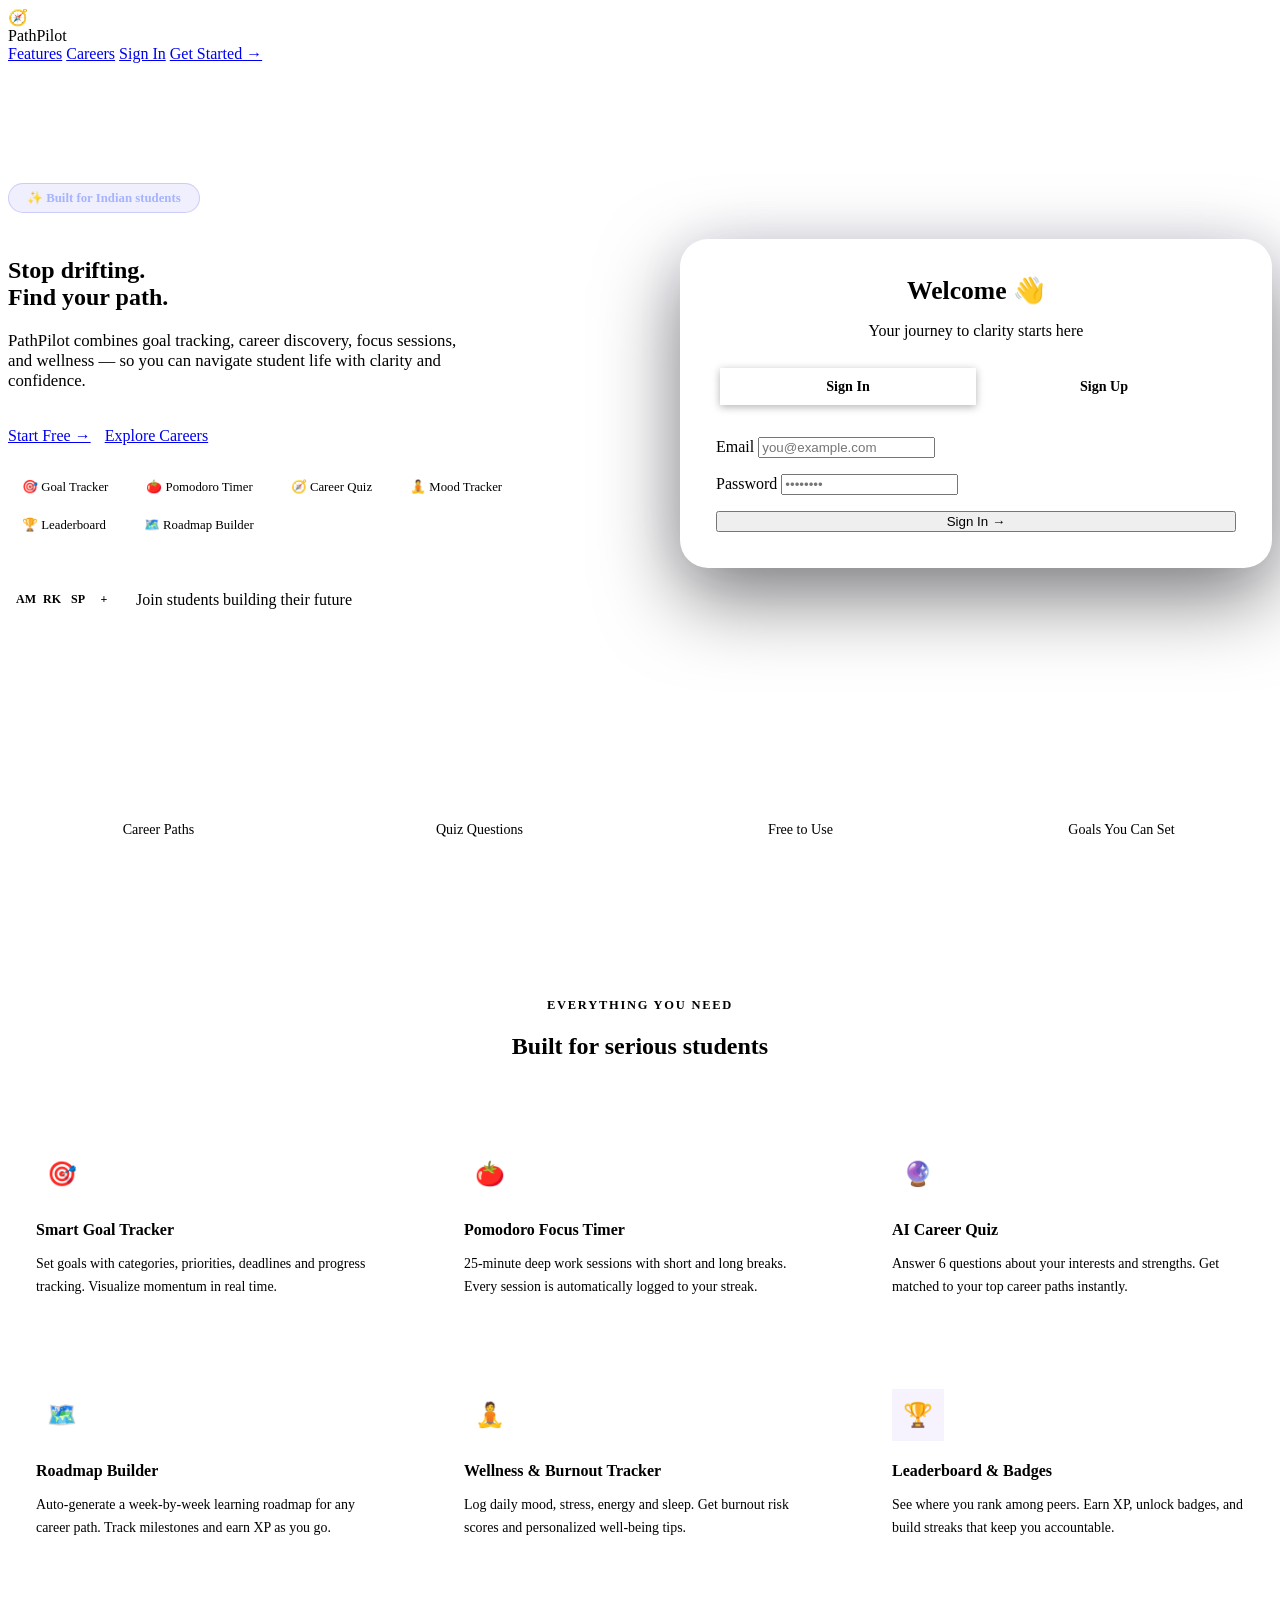
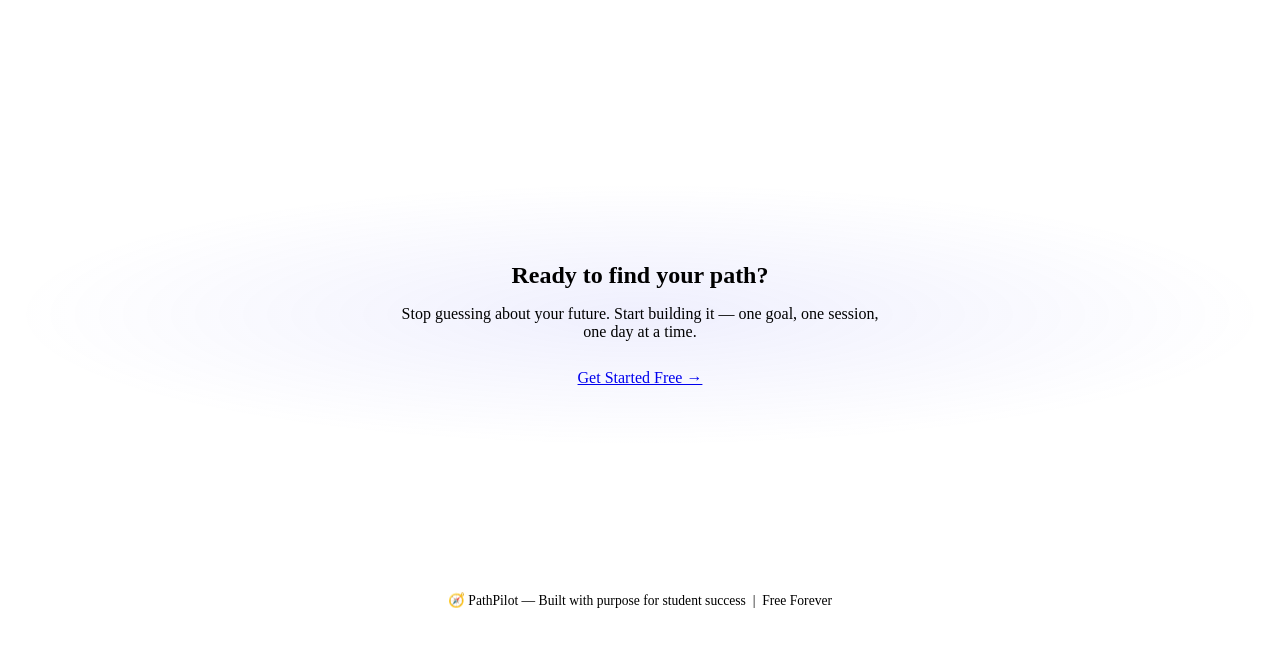
==== frontend/index.html @ 49f5a48c "feat: complete frontend and backend implementation" ====
<!DOCTYPE html>
<html lang="en">
<head>
  <meta charset="UTF-8" />
  <meta name="viewport" content="width=device-width, initial-scale=1.0"/>
  <title>PathPilot — Your Smart Companion for Student Life & Career Clarity</title>
  <link rel="stylesheet" href="css/main.css"/>
  <style>
    .landing-bg {
      position: fixed; inset: 0; z-index: 0; pointer-events: none;
      background: var(--bg); overflow: hidden;
    }
    .bg-orb {
      position: absolute; border-radius: 50%;
      filter: blur(100px); opacity: 0.12;
    }
    .orb-1 { width: 600px; height: 600px; background: var(--indigo); top: -200px; left: -100px; animation: orbFloat 12s ease-in-out infinite; }
    .orb-2 { width: 400px; height: 400px; background: var(--cyan); bottom: -100px; right: -50px; animation: orbFloat 15s ease-in-out infinite reverse; }
    .orb-3 { width: 300px; height: 300px; background: var(--emerald); top: 40%; left: 50%; transform: translate(-50%,-50%); animation: orbFloat 10s ease-in-out infinite 3s; }
    @keyframes orbFloat { 0%,100%{transform:translate(0,0)} 50%{transform:translate(30px,-30px)} }

    .landing-wrapper { position: relative; z-index: 1; min-height: 100vh; }

    .hero-section {
      padding: 120px 0 80px;
      display: grid;
      grid-template-columns: 1fr 1fr;
      gap: 80px;
      align-items: center;
    }
    .hero-eyebrow {
      display: inline-flex; align-items: center; gap: 8px;
      background: rgba(99,102,241,0.1); border: 1px solid rgba(99,102,241,0.25);
      border-radius: 999px; padding: 6px 18px;
      font-size: 0.8rem; font-weight: 600; color: #a5b4fc;
      margin-bottom: 24px;
      animation: fadeUp 0.6s var(--ease-out) both;
    }
    .hero-title { margin-bottom: 20px; animation: fadeUp 0.6s var(--ease-out) 0.1s both; }
    .hero-subtitle { font-size: 1.05rem; max-width: 460px; margin-bottom: 36px; animation: fadeUp 0.6s var(--ease-out) 0.2s both; }
    .hero-cta { display: flex; gap: 14px; flex-wrap: wrap; animation: fadeUp 0.6s var(--ease-out) 0.3s both; }
    .feature-pills { display: flex; gap: 10px; flex-wrap: wrap; margin-top: 28px; animation: fadeUp 0.6s var(--ease-out) 0.35s both; }
    .feature-pill {
      display: flex; align-items: center; gap: 6px;
      background: var(--surface); border: 1px solid var(--border);
      border-radius: 999px; padding: 6px 14px;
      font-size: 0.8rem; font-weight: 500; color: var(--text-2);
    }
    .hero-social-proof { margin-top: 36px; display: flex; align-items: center; gap: 14px; animation: fadeUp 0.6s var(--ease-out) 0.4s both; }
    .avatars { display: flex; }
    .avatar-ring {
      width: 36px; height: 36px; border-radius: 50%;
      background: var(--grad-primary); border: 2px solid var(--bg);
      display: flex; align-items: center; justify-content: center;
      font-size: 0.75rem; font-weight: 700; margin-left: -10px;
    }
    .avatar-ring:first-child { margin-left: 0; }

    @keyframes fadeUp {
      from { opacity: 0; transform: translateY(20px); }
      to   { opacity: 1; transform: translateY(0); }
    }

    .auth-card {
      background: var(--surface);
      border: 1px solid var(--border-2);
      border-radius: 28px; padding: 36px;
      box-shadow: 0 30px 80px rgba(0,0,0,0.5), 0 0 60px rgba(99,102,241,0.08);
      animation: fadeUp 0.8s var(--ease-out) 0.2s both;
      position: relative; overflow: hidden;
    }
    .auth-card::before {
      content: ''; position: absolute; top: -1px; left: 20px; right: 20px; height: 1px;
      background: linear-gradient(90deg, transparent, rgba(99,102,241,0.5), transparent);
    }
    .auth-tabs {
      display: flex; background: var(--surface-2);
      border-radius: var(--r-md); padding: 4px; margin-bottom: 28px;
    }
    .tab-btn {
      flex: 1; padding: 10px; border: none; border-radius: var(--r-sm);
      background: transparent; color: var(--text-2);
      font-family: var(--font-display); font-size: 0.88rem; font-weight: 600;
      cursor: pointer; transition: all 0.2s;
    }
    .tab-btn.active { background: var(--surface-3); color: var(--text); box-shadow: 0 2px 8px rgba(0,0,0,0.3); }
    .auth-form { display: flex; flex-direction: column; gap: 16px; }

    .features-section { padding: 100px 0; }
    .features-label {
      text-align: center; font-size: 0.78rem; font-weight: 700;
      letter-spacing: 0.14em; text-transform: uppercase;
      color: var(--text-3); margin-bottom: 16px;
    }
    .features-heading { text-align: center; margin-bottom: 60px; }
    .features-grid { display: grid; grid-template-columns: repeat(3, 1fr); gap: 20px; }
    .feature-card {
      background: var(--surface); border: 1px solid var(--border);
      border-radius: var(--r-xl); padding: 28px;
      transition: all 0.3s var(--ease-out); position: relative; overflow: hidden;
    }
    .feature-card:hover { border-color: rgba(99,102,241,0.3); transform: translateY(-5px); box-shadow: 0 20px 50px rgba(0,0,0,0.4); }
    .feature-card::before { content: ''; position: absolute; top: 0; left: 0; right: 0; height: 3px; opacity: 0; transition: opacity 0.3s; }
    .feature-card:hover::before { opacity: 1; }
    .fc-1::before { background: var(--grad-primary); }
    .fc-2::before { background: var(--grad-emerald); }
    .fc-3::before { background: var(--grad-warm); }
    .fc-4::before { background: linear-gradient(135deg,#22d3ee,#6366f1); }
    .fc-5::before { background: linear-gradient(135deg,#f43f5e,#f59e0b); }
    .fc-6::before { background: linear-gradient(135deg,#10b981,#22d3ee); }
    .feature-icon { width: 52px; height: 52px; border-radius: var(--r-md); display: flex; align-items: center; justify-content: center; font-size: 1.5rem; margin-bottom: 16px; }
    .fi-1 { background: var(--indigo-soft); }
    .fi-2 { background: var(--emerald-soft); }
    .fi-3 { background: var(--amber-soft); }
    .fi-4 { background: var(--cyan-soft); }
    .fi-5 { background: var(--rose-soft); }
    .fi-6 { background: rgba(167,139,250,0.1); }
    .feature-card h4 { margin-bottom: 8px; }
    .feature-card p  { font-size: 0.87rem; line-height: 1.65; }

    .stats-strip { padding: 60px 0; border-top: 1px solid var(--border); border-bottom: 1px solid var(--border); }
    .stats-strip-grid { display: grid; grid-template-columns: repeat(4, 1fr); text-align: center; gap: 20px; }
    .strip-stat-num { font-family: var(--font-display); font-size: 2.8rem; font-weight: 700; background: var(--grad-primary); -webkit-background-clip: text; -webkit-text-fill-color: transparent; background-clip: text; }
    .strip-stat-label { font-size: 0.88rem; color: var(--text-2); margin-top: 4px; }

    .cta-banner {
      margin: 100px 0; background: var(--surface); border: 1px solid var(--border);
      border-radius: var(--r-xl); padding: 60px; text-align: center;
      position: relative; overflow: hidden;
    }
    .cta-banner::before { content: ''; position: absolute; inset: 0; background: radial-gradient(ellipse at center, rgba(99,102,241,0.1) 0%, transparent 70%); }
    .cta-banner > * { position: relative; }
    .cta-banner h2 { margin-bottom: 14px; }
    .cta-banner p  { margin-bottom: 28px; max-width: 500px; margin-left: auto; margin-right: auto; }

    .footer { border-top: 1px solid var(--border); padding: 32px 0; text-align: center; }
    .footer p { font-size: 0.85rem; color: var(--text-3); }

    @media (max-width: 960px) {
      .hero-section { grid-template-columns: 1fr; padding: 100px 0 60px; gap: 40px; }
      .features-grid { grid-template-columns: 1fr; }
      .stats-strip-grid { grid-template-columns: repeat(2,1fr); }
    }
  </style>
</head>
<body>
  <div class="landing-bg">
    <div class="bg-orb orb-1"></div>
    <div class="bg-orb orb-2"></div>
    <div class="bg-orb orb-3"></div>
  </div>

  <div class="landing-wrapper">
    <nav class="navbar">
      <div class="nav-brand">
        <div class="nav-brand-icon">🧭</div>
        PathPilot
      </div>
      <div class="nav-links">
        <a href="#features" class="nav-link hide-mobile">Features</a>
        <a href="career.html" class="nav-link hide-mobile">Careers</a>
        <a href="#auth" class="btn btn-ghost btn-sm">Sign In</a>
        <a href="#auth" class="btn btn-primary btn-sm">Get Started →</a>
      </div>
    </nav>

    <div class="container">
      <section class="hero-section">
        <div>
          <div class="hero-eyebrow">✨ Built for Indian students</div>
          <h1 class="hero-title">
            Stop drifting.<br/>
            <span class="grad-text">Find your path.</span>
          </h1>
          <p class="hero-subtitle">
            PathPilot combines goal tracking, career discovery, focus sessions,
            and wellness — so you can navigate student life with clarity and confidence.
          </p>
          <div class="hero-cta">
            <a href="#auth" class="btn btn-primary btn-xl">Start Free →</a>
            <a href="career.html" class="btn btn-ghost btn-lg">Explore Careers</a>
          </div>
          <div class="feature-pills">
            <div class="feature-pill">🎯 Goal Tracker</div>
            <div class="feature-pill">🍅 Pomodoro Timer</div>
            <div class="feature-pill">🧭 Career Quiz</div>
            <div class="feature-pill">🧘 Mood Tracker</div>
            <div class="feature-pill">🏆 Leaderboard</div>
            <div class="feature-pill">🗺️ Roadmap Builder</div>
          </div>
          <div class="hero-social-proof">
            <div class="avatars">
              <div class="avatar-ring">AM</div>
              <div class="avatar-ring">RK</div>
              <div class="avatar-ring">SP</div>
              <div class="avatar-ring">+</div>
            </div>
            <p class="text-small" style="color:var(--text-2)">Join students building their future</p>
          </div>
        </div>

        <div id="auth">
          <div class="auth-card">
            <div style="text-align:center;margin-bottom:24px">
              <div style="font-family:var(--font-display);font-size:1.6rem;font-weight:700;margin-bottom:4px">Welcome 👋</div>
              <p class="text-small text-muted">Your journey to clarity starts here</p>
            </div>
            <div class="auth-tabs">
              <button class="tab-btn active" data-tab="login">Sign In</button>
              <button class="tab-btn" data-tab="register">Sign Up</button>
            </div>
            <form id="login-form" class="auth-form">
              <div class="form-group">
                <label class="form-label">Email</label>
                <input id="l-email" type="email" class="form-input" placeholder="you@example.com" required/>
              </div>
              <div class="form-group">
                <label class="form-label">Password</label>
                <input id="l-pw" type="password" class="form-input" placeholder="••••••••" required/>
              </div>
              <button type="submit" class="btn btn-primary btn-lg w-full">Sign In →</button>
            </form>
            <form id="register-form" class="auth-form" style="display:none">
              <div class="form-group">
                <label class="form-label">Full Name</label>
                <input id="r-name" type="text" class="form-input" placeholder="Your full name" required/>
              </div>
              <div class="form-group">
                <label class="form-label">Email</label>
                <input id="r-email" type="email" class="form-input" placeholder="you@example.com" required/>
              </div>
              <div class="form-group">
                <label class="form-label">Password</label>
                <input id="r-pw" type="password" class="form-input" placeholder="At least 6 characters" required/>
              </div>
              <button type="submit" class="btn btn-primary btn-lg w-full">Create Account 🚀</button>
              <p class="text-small text-muted text-center" style="margin-top:4px">Free forever. No credit card needed.</p>
            </form>
          </div>
        </div>
      </section>

      <div class="stats-strip">
        <div class="stats-strip-grid">
          <div><div class="strip-stat-num">10+</div><div class="strip-stat-label">Career Paths</div></div>
          <div><div class="strip-stat-num">6</div><div class="strip-stat-label">Quiz Questions</div></div>
          <div><div class="strip-stat-num">100%</div><div class="strip-stat-label">Free to Use</div></div>
          <div><div class="strip-stat-num">∞</div><div class="strip-stat-label">Goals You Can Set</div></div>
        </div>
      </div>

      <section class="features-section" id="features">
        <div class="features-label">Everything You Need</div>
        <h2 class="features-heading">Built for serious students</h2>
        <div class="features-grid">
          <div class="feature-card fc-1">
            <div class="feature-icon fi-1">🎯</div>
            <h4>Smart Goal Tracker</h4>
            <p>Set goals with categories, priorities, deadlines and progress tracking. Visualize momentum in real time.</p>
          </div>
          <div class="feature-card fc-2">
            <div class="feature-icon fi-2">🍅</div>
            <h4>Pomodoro Focus Timer</h4>
            <p>25-minute deep work sessions with short and long breaks. Every session is automatically logged to your streak.</p>
          </div>
          <div class="feature-card fc-3">
            <div class="feature-icon fi-3">🔮</div>
            <h4>AI Career Quiz</h4>
            <p>Answer 6 questions about your interests and strengths. Get matched to your top career paths instantly.</p>
          </div>
          <div class="feature-card fc-4">
            <div class="feature-icon fi-4">🗺️</div>
            <h4>Roadmap Builder</h4>
            <p>Auto-generate a week-by-week learning roadmap for any career path. Track milestones and earn XP as you go.</p>
          </div>
          <div class="feature-card fc-5">
            <div class="feature-icon fi-5">🧘</div>
            <h4>Wellness & Burnout Tracker</h4>
            <p>Log daily mood, stress, energy and sleep. Get burnout risk scores and personalized well-being tips.</p>
          </div>
          <div class="feature-card fc-6">
            <div class="feature-icon fi-6">🏆</div>
            <h4>Leaderboard & Badges</h4>
            <p>See where you rank among peers. Earn XP, unlock badges, and build streaks that keep you accountable.</p>
          </div>
        </div>
      </section>

      <div class="cta-banner">
        <h2>Ready to find your path?</h2>
        <p>Stop guessing about your future. Start building it — one goal, one session, one day at a time.</p>
        <a href="#auth" class="btn btn-primary btn-xl">Get Started Free →</a>
      </div>
    </div>

    <footer class="footer">
      <p>🧭 PathPilot — Built with purpose for student success &nbsp;|&nbsp; Free Forever</p>
    </footer>
  </div>

  <div class="toast-container"></div>
  <script src="js/api.js"></script>
  <script src="js/utils.js"></script>
  <script src="js/auth.js"></script>
</body>
</html>
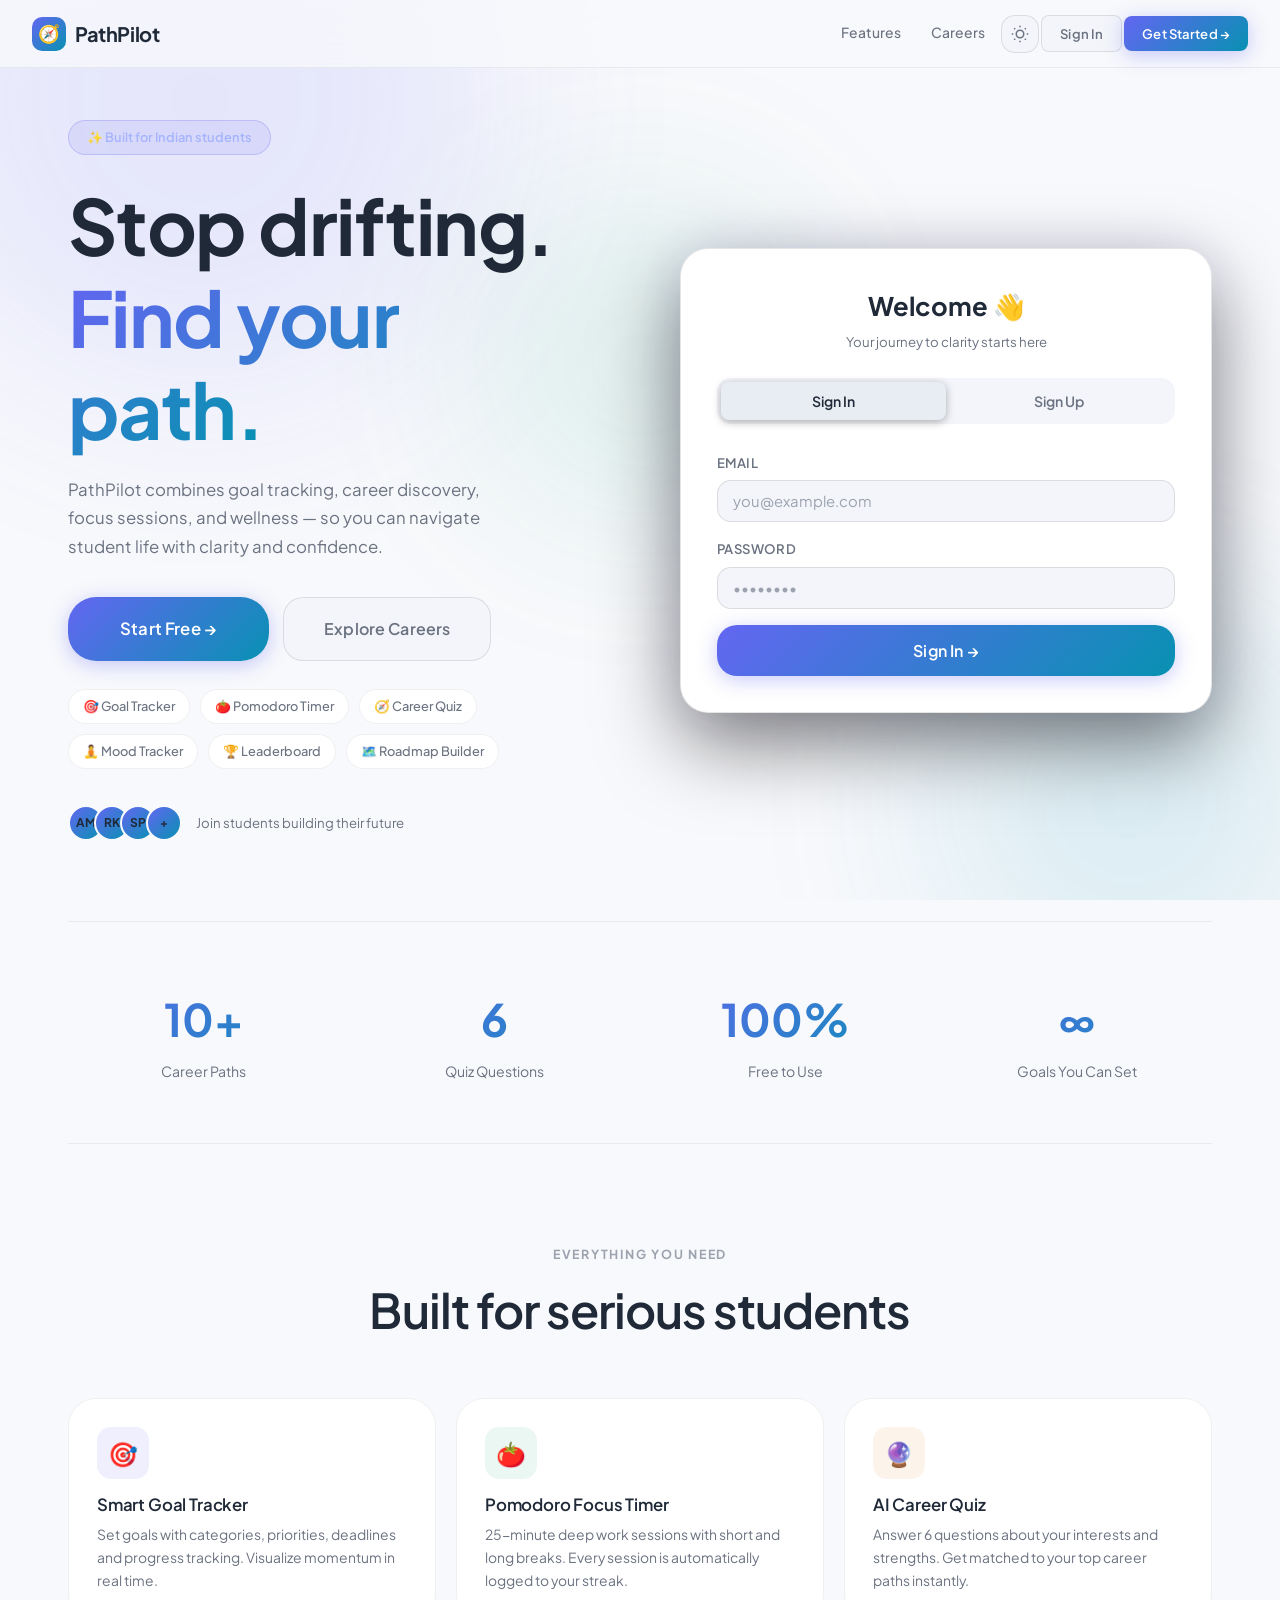
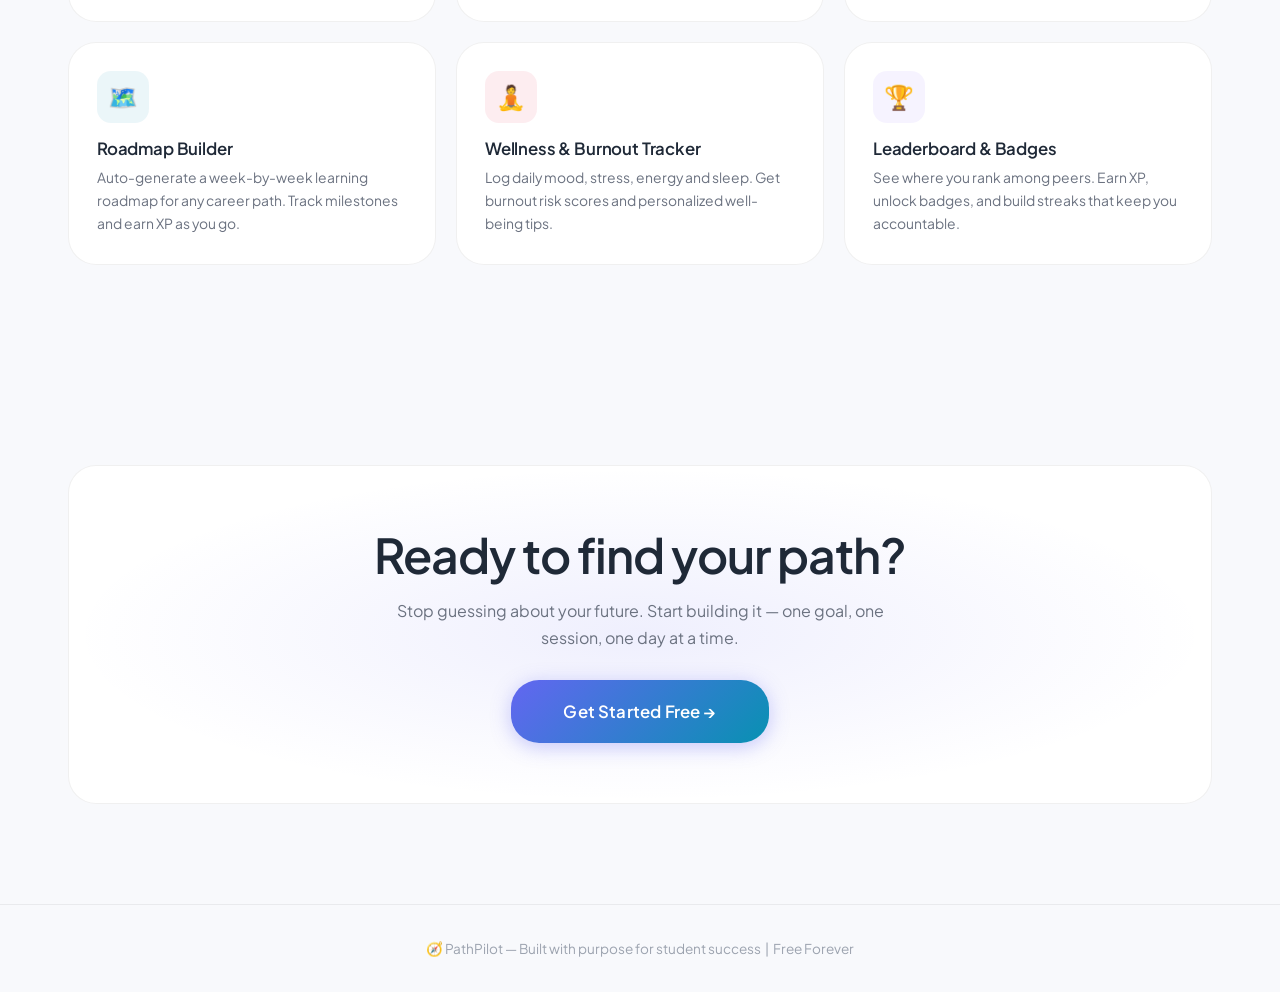
==== commit 0466c3cb: "Initial commit - Dark mode and light mode" ====
--- a/frontend/index.html
+++ b/frontend/index.html
@@ -159,6 +159,9 @@
       <div class="nav-links">
         <a href="#features" class="nav-link hide-mobile">Features</a>
         <a href="career.html" class="nav-link hide-mobile">Careers</a>
+        <button type="button" class="theme-toggle nav-link" id="theme-toggle" aria-label="Switch to light mode">
+          <svg viewBox="0 0 24 24" fill="none" stroke="currentColor" stroke-width="2"><path d="M21 12.79A9 9 0 1 1 11.21 3 7 7 0 0 0 21 12.79z"></path></svg>
+        </button>
         <a href="#auth" class="btn btn-ghost btn-sm">Sign In</a>
         <a href="#auth" class="btn btn-primary btn-sm">Get Started →</a>
       </div>
@@ -299,8 +302,16 @@
   </div>
 
   <div class="toast-container"></div>
+  <script src="js/theme.js"></script>
   <script src="js/api.js"></script>
   <script src="js/utils.js"></script>
   <script src="js/auth.js"></script>
+  <script>
+    // Theme toggle button handler
+    document.getElementById('theme-toggle').addEventListener('click', (e) => {
+      e.preventDefault();
+      if (window.themeManager) window.themeManager.toggle();
+    });
+  </script>
 </body>
 </html>
--- a/frontend/css/main.css
+++ b/frontend/css/main.css
@@ -0,0 +1,463 @@
+/* ═══════════════════════════════════════════════════════════
+   PathPilot v2 — Design System
+   Aesthetic: Editorial dark luxury — confident, calm, smart
+   Fonts: Clash Display (headlines) + Plus Jakarta Sans (body)
+═══════════════════════════════════════════════════════════ */
+
+@import url('https://fonts.googleapis.com/css2?family=Plus+Jakarta+Sans:wght@300;400;500;600;700&display=swap');
+@import url('https://api.fontshare.com/v2/css?f[]=clash-display@400,500,600,700&display=swap');
+
+:root {
+  /* Dark mode (default) */
+  --bg:          #060910;
+  --bg-2:        #0d1117;
+  --surface:     #111520;
+  --surface-2:   #181e2e;
+  --surface-3:   #1f2840;
+  --border:      rgba(255,255,255,0.06);
+  --border-2:    rgba(255,255,255,0.1);
+
+  --indigo:      #6366f1;
+  --indigo-soft: rgba(99,102,241,0.15);
+  --cyan:        #22d3ee;
+  --cyan-soft:   rgba(34,211,238,0.12);
+  --emerald:     #10b981;
+  --emerald-soft:rgba(16,185,129,0.12);
+  --amber:       #f59e0b;
+  --amber-soft:  rgba(245,158,11,0.12);
+  --rose:        #f43f5e;
+  --rose-soft:   rgba(244,63,94,0.12);
+
+  --grad-primary:  linear-gradient(135deg, #6366f1 0%, #22d3ee 100%);
+  --grad-warm:     linear-gradient(135deg, #f59e0b 0%, #f43f5e 100%);
+  --grad-emerald:  linear-gradient(135deg, #10b981 0%, #22d3ee 100%);
+
+  --text:        #f0f4ff;
+  --text-2:      #8892a4;
+  --text-3:      #4a5568;
+
+  --font-display: 'Clash Display', 'Plus Jakarta Sans', sans-serif;
+  --font-body:    'Plus Jakarta Sans', sans-serif;
+
+  --r-sm:   8px;
+  --r-md:   14px;
+  --r-lg:   20px;
+  --r-xl:   28px;
+  --r-full: 999px;
+
+  --shadow-sm:  0 2px 8px rgba(0,0,0,0.4);
+  --shadow-md:  0 8px 32px rgba(0,0,0,0.5);
+  --shadow-lg:  0 20px 60px rgba(0,0,0,0.6);
+  --glow-indigo: 0 0 40px rgba(99,102,241,0.2);
+  --glow-cyan:   0 0 40px rgba(34,211,238,0.15);
+
+  --ease-out:    cubic-bezier(0.16, 1, 0.3, 1);
+  --ease-in-out: cubic-bezier(0.4, 0, 0.2, 1);
+}
+
+/* Light mode */
+[data-theme="light"] {
+  --bg:          #f8f9fc;
+  --bg-2:        #f0f2f7;
+  --surface:     #ffffff;
+  --surface-2:   #f3f5fa;
+  --surface-3:   #e8ecf3;
+  --border:      rgba(0,0,0,0.06);
+  --border-2:    rgba(0,0,0,0.1);
+
+  --indigo:      #6366f1;
+  --indigo-soft: rgba(99,102,241,0.1);
+  --cyan:        #0891b2;
+  --cyan-soft:   rgba(8,145,178,0.08);
+  --emerald:     #059669;
+  --emerald-soft:rgba(5,150,105,0.08);
+  --amber:       #d97706;
+  --amber-soft:  rgba(217,119,6,0.08);
+  --rose:        #e11d48;
+  --rose-soft:   rgba(225,29,72,0.08);
+
+  --grad-primary:  linear-gradient(135deg, #6366f1 0%, #0891b2 100%);
+  --grad-warm:     linear-gradient(135deg, #d97706 0%, #e11d48 100%);
+  --grad-emerald:  linear-gradient(135deg, #059669 0%, #0891b2 100%);
+
+  --text:        #1f2937;
+  --text-2:      #6b7280;
+  --text-3:      #9ca3af;
+
+  --shadow-sm:  0 2px 8px rgba(0,0,0,0.08);
+  --shadow-md:  0 8px 32px rgba(0,0,0,0.12);
+  --shadow-lg:  0 20px 60px rgba(0,0,0,0.15);
+  --glow-indigo: 0 0 40px rgba(99,102,241,0.1);
+  --glow-cyan:   0 0 40px rgba(8,145,178,0.08);
+}
+
+*, *::before, *::after { box-sizing: border-box; margin: 0; padding: 0; }
+html { scroll-behavior: smooth; font-size: 16px; }
+
+body {
+  font-family: var(--font-body);
+  background: var(--bg);
+  color: var(--text);
+  line-height: 1.65;
+  min-height: 100vh;
+  overflow-x: hidden;
+  -webkit-font-smoothing: antialiased;
+  transition: background 0.3s var(--ease-in-out), color 0.3s var(--ease-in-out);
+}
+
+h1, h2, h3, h4 {
+  font-family: var(--font-display);
+  font-weight: 600;
+  line-height: 1.2;
+  letter-spacing: -0.02em;
+}
+h1 { font-size: clamp(2.5rem, 6vw, 5rem); font-weight: 700; }
+h2 { font-size: clamp(1.8rem, 4vw, 3rem); }
+h3 { font-size: 1.35rem; }
+h4 { font-size: 1.05rem; letter-spacing: -0.01em; }
+p  { color: var(--text-2); line-height: 1.7; }
+a  { text-decoration: none; color: inherit; }
+
+.container { max-width: 1200px; margin: 0 auto; padding: 0 28px; }
+.page-wrapper { padding-top: 68px; min-height: 100vh; }
+
+.grad-text {
+  background: var(--grad-primary);
+  -webkit-background-clip: text;
+  -webkit-text-fill-color: transparent;
+  background-clip: text;
+}
+.grad-text-warm {
+  background: var(--grad-warm);
+  -webkit-background-clip: text;
+  -webkit-text-fill-color: transparent;
+  background-clip: text;
+}
+
+/* ── Buttons ── */
+.btn {
+  display: inline-flex;
+  align-items: center;
+  justify-content: center;
+  gap: 8px;
+  padding: 11px 26px;
+  border-radius: var(--r-md);
+  font-family: var(--font-display);
+  font-size: 0.9rem;
+  font-weight: 600;
+  cursor: pointer;
+  border: none;
+  transition: all 0.2s var(--ease-out);
+  letter-spacing: 0.01em;
+  position: relative;
+  overflow: hidden;
+  white-space: nowrap;
+}
+.btn::after {
+  content: '';
+  position: absolute;
+  inset: 0;
+  background: white;
+  opacity: 0;
+  transition: opacity 0.2s;
+}
+.btn:hover::after { opacity: 0.06; }
+.btn:active { transform: scale(0.98); }
+
+.btn-primary {
+  background: var(--grad-primary);
+  color: #fff;
+  box-shadow: 0 4px 20px rgba(99,102,241,0.35);
+}
+.btn-primary:hover { box-shadow: 0 8px 30px rgba(99,102,241,0.5); transform: translateY(-1px); }
+
+.btn-ghost {
+  background: var(--surface-2);
+  color: var(--text-2);
+  border: 1px solid var(--border-2);
+}
+.btn-ghost:hover { color: var(--text); border-color: rgba(255,255,255,0.18); }
+
+.btn-outline {
+  background: transparent;
+  color: var(--text-2);
+  border: 1px solid var(--border-2);
+}
+.btn-outline:hover { color: var(--text); border-color: rgba(99,102,241,0.5); background: var(--indigo-soft); }
+
+.btn-danger {
+  background: var(--rose-soft);
+  color: var(--rose);
+  border: 1px solid rgba(244,63,94,0.2);
+}
+
+.btn-sm   { padding: 7px 18px; font-size: 0.82rem; border-radius: var(--r-sm); }
+.btn-lg   { padding: 15px 40px; font-size: 1rem; border-radius: var(--r-lg); }
+.btn-xl   { padding: 18px 52px; font-size: 1.05rem; border-radius: var(--r-xl); }
+.btn-icon { width: 38px; height: 38px; padding: 0; border-radius: var(--r-md); }
+
+/* ── Cards ── */
+.card {
+  background: var(--surface);
+  border: 1px solid var(--border);
+  border-radius: var(--r-xl);
+  padding: 24px;
+  transition: border-color 0.25s, transform 0.25s var(--ease-out), box-shadow 0.25s;
+  position: relative;
+  overflow: hidden;
+}
+.card:hover {
+  border-color: var(--border-2);
+  transform: translateY(-3px);
+  box-shadow: var(--shadow-md);
+}
+.card-glow:hover {
+  border-color: rgba(99,102,241,0.3);
+  box-shadow: var(--shadow-md), var(--glow-indigo);
+}
+
+/* ── Badges ── */
+.badge {
+  display: inline-flex;
+  align-items: center;
+  gap: 5px;
+  padding: 3px 12px;
+  border-radius: var(--r-full);
+  font-size: 0.73rem;
+  font-weight: 600;
+  letter-spacing: 0.04em;
+  text-transform: uppercase;
+}
+.badge-indigo  { background: var(--indigo-soft); color: #a5b4fc; border: 1px solid rgba(99,102,241,0.2); }
+.badge-cyan    { background: var(--cyan-soft);   color: #67e8f9; border: 1px solid rgba(34,211,238,0.2); }
+.badge-emerald { background: var(--emerald-soft);color: #6ee7b7; border: 1px solid rgba(16,185,129,0.2); }
+.badge-amber   { background: var(--amber-soft);  color: #fcd34d; border: 1px solid rgba(245,158,11,0.2); }
+.badge-rose    { background: var(--rose-soft);   color: #fda4af; border: 1px solid rgba(244,63,94,0.2); }
+
+/* ── Forms ── */
+.form-group  { display: flex; flex-direction: column; gap: 7px; }
+.form-label  { font-size: 0.82rem; font-weight: 600; color: var(--text-2); letter-spacing: 0.03em; text-transform: uppercase; }
+
+.form-input {
+  background: var(--surface-2);
+  border: 1px solid var(--border-2);
+  border-radius: var(--r-md);
+  padding: 11px 15px;
+  color: var(--text);
+  font-family: var(--font-body);
+  font-size: 0.93rem;
+  outline: none;
+  transition: border-color 0.2s, box-shadow 0.2s, background 0.2s;
+  width: 100%;
+}
+.form-input:focus {
+  border-color: var(--indigo);
+  box-shadow: 0 0 0 3px rgba(99,102,241,0.12);
+  background: var(--surface-3);
+}
+.form-input::placeholder { color: var(--text-3); }
+select.form-input   { cursor: pointer; }
+textarea.form-input { resize: vertical; min-height: 90px; }
+
+/* ── Navbar ── */
+.navbar {
+  position: fixed;
+  top: 0; left: 0; right: 0;
+  z-index: 100;
+  height: 68px;
+  display: flex;
+  align-items: center;
+  justify-content: space-between;
+  padding: 0 32px;
+  background: rgba(6,9,16,0.8);
+  backdrop-filter: blur(24px) saturate(180%);
+  border-bottom: 1px solid var(--border);
+  transition: background 0.3s var(--ease-in-out);
+}
+[data-theme="light"] .navbar {
+  background: rgba(248,249,252,0.8);
+}
+.nav-brand {
+  font-family: var(--font-display);
+  font-size: 1.25rem;
+  font-weight: 700;
+  display: flex;
+  align-items: center;
+  gap: 9px;
+  letter-spacing: -0.02em;
+}
+.nav-brand-icon {
+  width: 34px; height: 34px;
+  background: var(--grad-primary);
+  border-radius: 10px;
+  display: flex; align-items: center; justify-content: center;
+  font-size: 1.1rem;
+}
+.nav-links { display: flex; align-items: center; gap: 2px; }
+.nav-link {
+  padding: 7px 14px;
+  border-radius: var(--r-sm);
+  font-size: 0.87rem;
+  font-weight: 500;
+  color: var(--text-2);
+  transition: all 0.18s;
+}
+.nav-link:hover  { color: var(--text); background: var(--surface-2); }
+.nav-link.active { color: var(--text); background: var(--surface-3); }
+
+.notif-btn { position: relative; }
+.notif-dot {
+  position: absolute;
+  top: 5px; right: 5px;
+  width: 8px; height: 8px;
+  background: var(--rose);
+  border-radius: 50%;
+  border: 2px solid var(--bg);
+}
+
+/* ── Progress Bar ── */
+.progress-bar  { height: 6px; background: var(--surface-3); border-radius: var(--r-full); overflow: hidden; }
+.progress-fill { height: 100%; border-radius: var(--r-full); background: var(--grad-primary); transition: width 0.7s var(--ease-out); }
+.progress-fill.emerald { background: var(--grad-emerald); }
+.progress-fill.amber   { background: var(--grad-warm); }
+
+/* ── Stat Card ── */
+.stat-card {
+  background: var(--surface);
+  border: 1px solid var(--border);
+  border-radius: var(--r-xl);
+  padding: 22px 24px;
+  display: flex; flex-direction: column; gap: 6px;
+  transition: all 0.25s var(--ease-out);
+}
+.stat-card:hover { border-color: var(--border-2); transform: translateY(-2px); }
+.stat-icon  { font-size: 1.4rem; margin-bottom: 4px; }
+.stat-num   { font-family: var(--font-display); font-size: 2.2rem; font-weight: 700; letter-spacing: -0.03em; background: var(--grad-primary); -webkit-background-clip: text; -webkit-text-fill-color: transparent; background-clip: text; }
+.stat-label { font-size: 0.82rem; color: var(--text-2); font-weight: 500; }
+
+/* ── Toast ── */
+.toast-container { position: fixed; bottom: 28px; right: 28px; z-index: 9999; display: flex; flex-direction: column; gap: 10px; }
+.toast {
+  background: var(--surface-2);
+  border: 1px solid var(--border-2);
+  border-radius: var(--r-lg);
+  padding: 14px 20px;
+  font-size: 0.88rem;
+  min-width: 260px; max-width: 360px;
+  display: flex; align-items: flex-start; gap: 10px;
+  animation: toastIn 0.35s var(--ease-out);
+  box-shadow: var(--shadow-md);
+  backdrop-filter: blur(10px);
+}
+.toast.success { border-left: 3px solid var(--emerald); }
+.toast.error   { border-left: 3px solid var(--rose); }
+.toast.info    { border-left: 3px solid var(--indigo); }
+.toast.warning { border-left: 3px solid var(--amber); }
+.toast-icon    { font-size: 1.1rem; flex-shrink: 0; margin-top: 1px; }
+.toast-msg     { color: var(--text); line-height: 1.4; }
+
+@keyframes toastIn {
+  from { opacity: 0; transform: translateX(30px) scale(0.96); }
+  to   { opacity: 1; transform: translateX(0) scale(1); }
+}
+
+/* ── Modal ── */
+.modal-overlay {
+  position: fixed; inset: 0;
+  background: rgba(0,0,0,0.75);
+  backdrop-filter: blur(8px);
+  z-index: 500;
+  display: flex; align-items: center; justify-content: center;
+  padding: 20px;
+  opacity: 0; pointer-events: none;
+  transition: opacity 0.25s;
+}
+.modal-overlay.open { opacity: 1; pointer-events: all; }
+.modal {
+  background: var(--surface);
+  border: 1px solid var(--border-2);
+  border-radius: var(--r-xl);
+  padding: 36px;
+  width: 100%; max-width: 540px;
+  transform: scale(0.95) translateY(10px);
+  transition: transform 0.3s var(--ease-out);
+  max-height: 90vh; overflow-y: auto;
+}
+.modal-overlay.open .modal { transform: scale(1) translateY(0); }
+.modal-header { display: flex; justify-content: space-between; align-items: center; margin-bottom: 28px; }
+.modal-title  { font-family: var(--font-display); font-size: 1.3rem; font-weight: 700; }
+.modal-close  {
+  width: 36px; height: 36px; border-radius: var(--r-md);
+  background: var(--surface-2); border: 1px solid var(--border-2);
+  cursor: pointer; color: var(--text-2); font-size: 1rem;
+  display: flex; align-items: center; justify-content: center;
+  transition: all 0.18s;
+}
+.modal-close:hover { background: var(--surface-3); color: var(--text); }
+
+/* ── Section header ── */
+.section-header { display: flex; justify-content: space-between; align-items: center; margin-bottom: 18px; }
+.section-title  { font-family: var(--font-display); font-size: 1.15rem; font-weight: 700; }
+
+/* ── Empty State ── */
+.empty-state { text-align: center; padding: 56px 20px; }
+.empty-emoji { font-size: 3rem; margin-bottom: 12px; }
+.empty-title { font-family: var(--font-display); font-size: 1.1rem; font-weight: 700; margin-bottom: 8px; color: var(--text); }
+.empty-sub   { font-size: 0.88rem; color: var(--text-2); }
+
+/* ── Scrollbar ── */
+::-webkit-scrollbar { width: 5px; height: 5px; }
+::-webkit-scrollbar-track { background: transparent; }
+::-webkit-scrollbar-thumb { background: var(--surface-3); border-radius: 99px; }
+
+/* ── Divider ── */
+.divider { height: 1px; background: var(--border); margin: 20px 0; }
+
+/* ── Theme Toggle ── */
+.theme-toggle {
+  width: 38px; height: 38px;
+  padding: 0; border-radius: var(--r-md);
+  background: var(--surface-2);
+  border: 1px solid var(--border-2);
+  cursor: pointer;
+  color: var(--text-2);
+  display: flex; align-items: center; justify-content: center;
+  transition: all 0.18s;
+}
+.theme-toggle:hover {
+  color: var(--text);
+  background: var(--surface-3);
+  border-color: rgba(99,102,241,0.3);
+}
+.theme-toggle svg {
+  width: 18px;
+  height: 18px;
+  stroke: currentColor;
+}
+
+/* ── Utilities ── */
+.flex            { display: flex; }
+.flex-col        { flex-direction: column; }
+.items-center    { align-items: center; }
+.justify-between { justify-content: space-between; }
+.gap-xs  { gap: 6px; }
+.gap-sm  { gap: 10px; }
+.gap-md  { gap: 16px; }
+.gap-lg  { gap: 24px; }
+.gap-xl  { gap: 32px; }
+.text-center   { text-align: center; }
+.text-muted    { color: var(--text-2); }
+.text-small    { font-size: 0.83rem; }
+.fw-700        { font-weight: 700; }
+.mt-auto       { margin-top: auto; }
+.w-full        { width: 100%; }
+.grid-2 { display: grid; grid-template-columns: repeat(2,1fr); gap: 14px; }
+.grid-3 { display: grid; grid-template-columns: repeat(3,1fr); gap: 14px; }
+.grid-4 { display: grid; grid-template-columns: repeat(4,1fr); gap: 14px; }
+
+@media (max-width: 768px) {
+  .grid-4 { grid-template-columns: repeat(2,1fr); }
+  .grid-3 { grid-template-columns: 1fr; }
+  .hide-mobile { display: none !important; }
+  .navbar { padding: 0 20px; }
+}
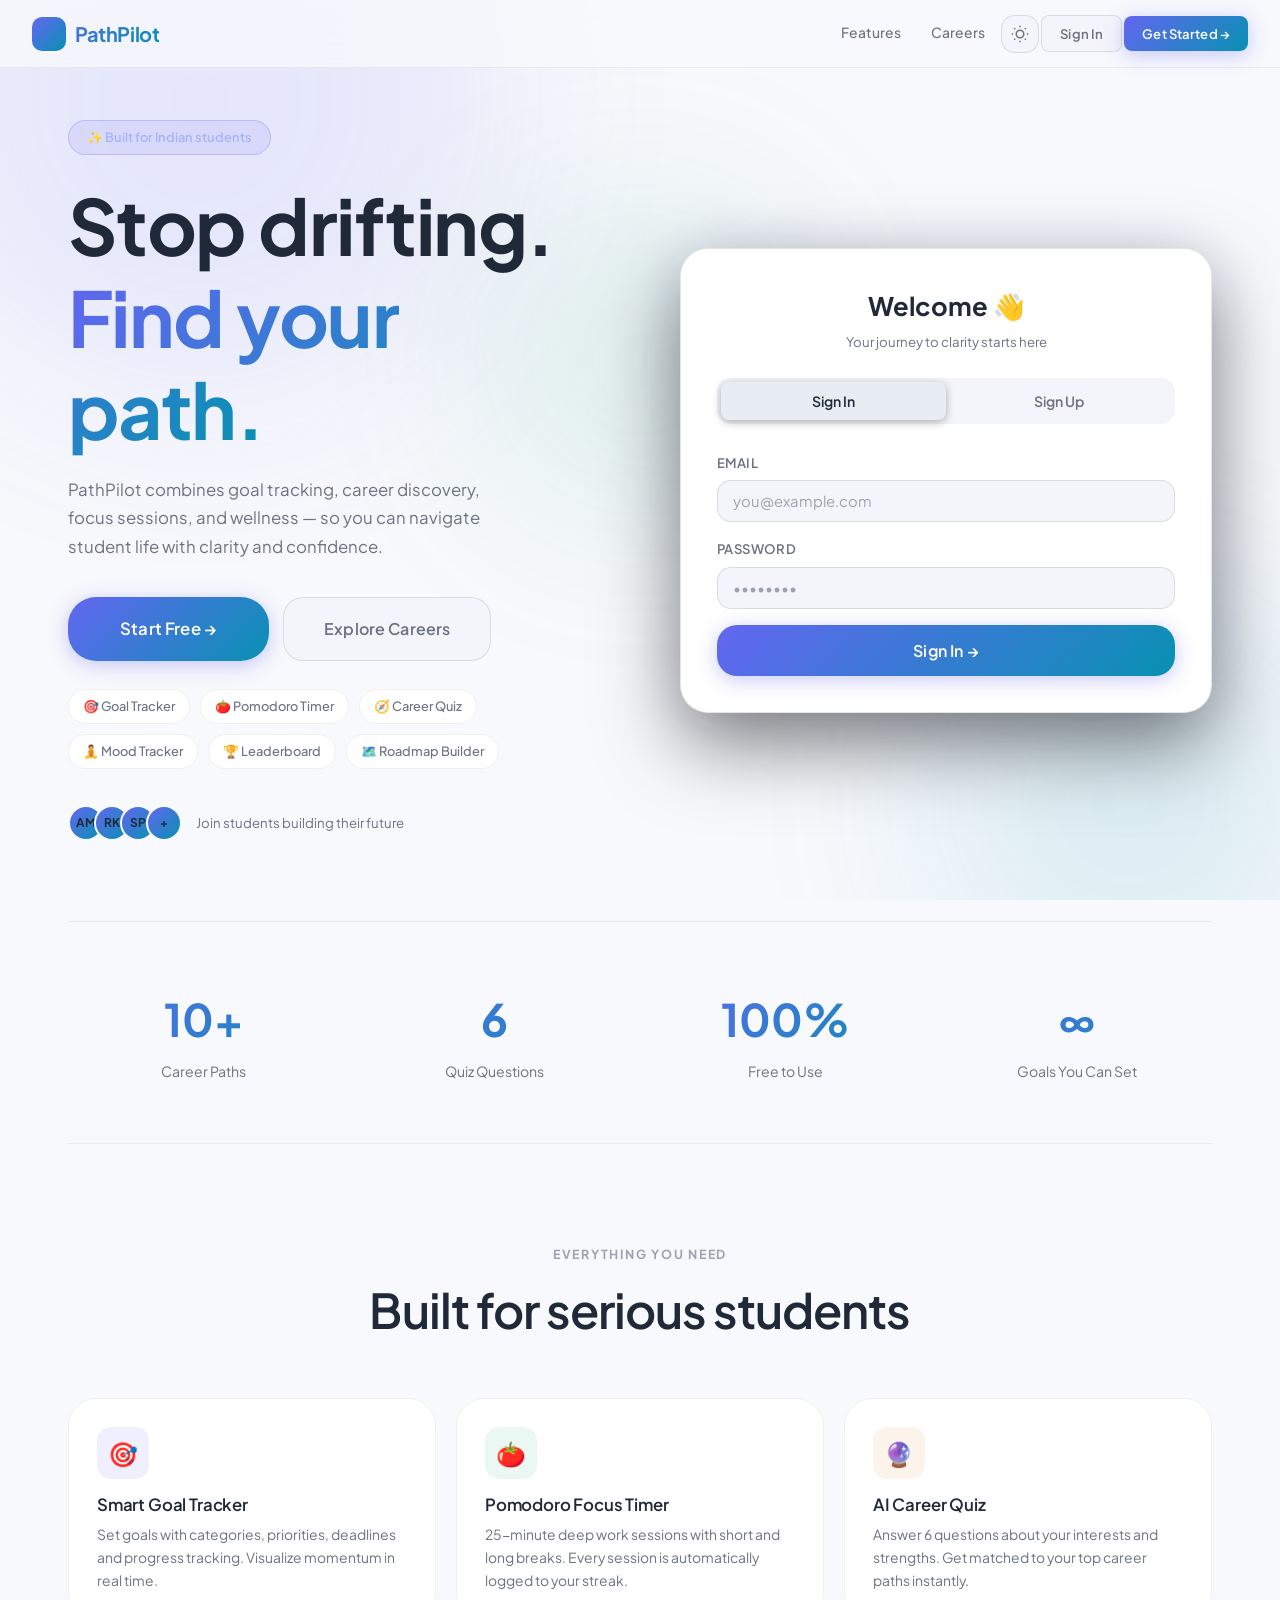
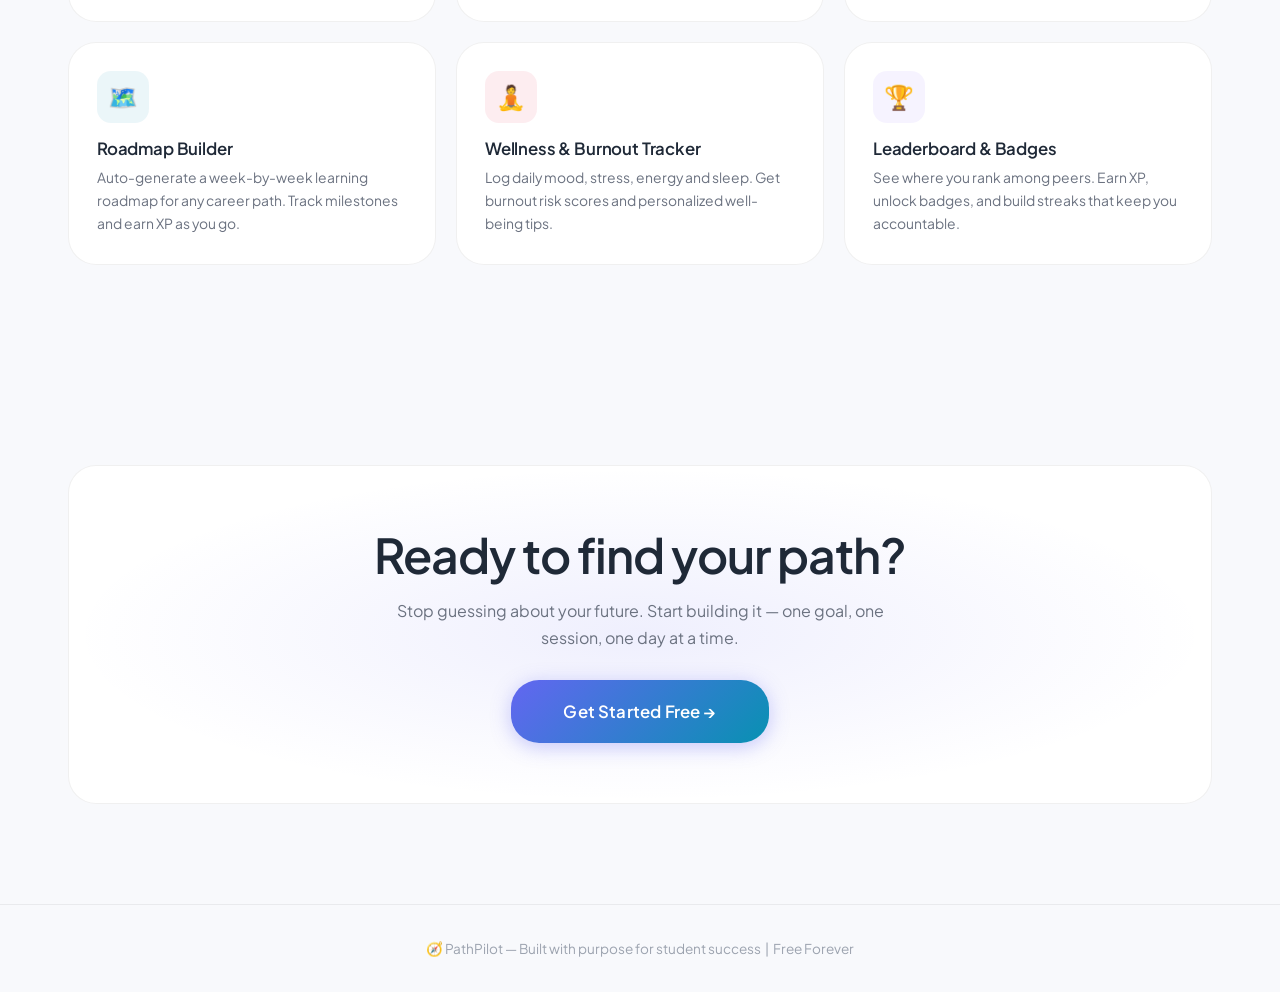
==== commit 7a5b5b12: "Initial commit - AI_fixed" ====
--- a/frontend/index.html
+++ b/frontend/index.html
@@ -100,6 +100,7 @@
       transition: all 0.3s var(--ease-out); position: relative; overflow: hidden;
     }
     .feature-card:hover { border-color: rgba(99,102,241,0.3); transform: translateY(-5px); box-shadow: 0 20px 50px rgba(0,0,0,0.4); }
+    .feature-card[role="button"] { cursor: pointer; }
     .feature-card::before { content: ''; position: absolute; top: 0; left: 0; right: 0; height: 3px; opacity: 0; transition: opacity 0.3s; }
     .feature-card:hover::before { opacity: 1; }
     .fc-1::before { background: var(--grad-primary); }
@@ -266,7 +267,7 @@
             <h4>Pomodoro Focus Timer</h4>
             <p>25-minute deep work sessions with short and long breaks. Every session is automatically logged to your streak.</p>
           </div>
-          <div class="feature-card fc-3">
+          <div class="feature-card fc-3" role="button" onclick="handleQuizClick()" style="cursor:pointer">
             <div class="feature-icon fi-3">🔮</div>
             <h4>AI Career Quiz</h4>
             <p>Answer 6 questions about your interests and strengths. Get matched to your top career paths instantly.</p>
@@ -307,10 +308,27 @@
   <script src="js/utils.js"></script>
   <script src="js/auth.js"></script>
   <script>
-    // Theme toggle button handler
-    document.getElementById('theme-toggle').addEventListener('click', (e) => {
-      e.preventDefault();
-      if (window.themeManager) window.themeManager.toggle();
+    function handleQuizClick() {
+      if (Auth.isLoggedIn()) {
+        window.location.href = "career.html";
+      } else {
+        showToast("Sign in to take the career quiz", "warning");
+        document.getElementById("auth").scrollIntoView({ behavior: "smooth" });
+      }
+    }
+    
+    // Add keyboard support
+    document.addEventListener("DOMContentLoaded", () => {
+      const quizCard = document.querySelector(".feature-card.fc-3[onclick*='handleQuizClick']");
+      if (quizCard) {
+        quizCard.setAttribute("tabindex", "0");
+        quizCard.addEventListener("keypress", (e) => {
+          if (e.key === "Enter" || e.key === " ") {
+            e.preventDefault();
+            handleQuizClick();
+          }
+        });
+      }
     });
   </script>
 </body>
--- a/frontend/css/main.css
+++ b/frontend/css/main.css
@@ -33,6 +33,7 @@
   --grad-emerald:  linear-gradient(135deg, #10b981 0%, #22d3ee 100%);
 
   --text:        #f0f4ff;
+  --text-1:      #f0f4ff;
   --text-2:      #8892a4;
   --text-3:      #4a5568;
 
@@ -81,6 +82,7 @@
   --grad-emerald:  linear-gradient(135deg, #059669 0%, #0891b2 100%);
 
   --text:        #1f2937;
+  --text-1:      #1f2937;
   --text-2:      #6b7280;
   --text-3:      #9ca3af;
 
@@ -163,6 +165,7 @@
 }
 .btn:hover::after { opacity: 0.06; }
 .btn:active { transform: scale(0.98); }
+.btn:disabled { opacity: 0.5; cursor: not-allowed; }
 
 .btn-primary {
   background: var(--grad-primary);
@@ -192,6 +195,7 @@
 }
 
 .btn-sm   { padding: 7px 18px; font-size: 0.82rem; border-radius: var(--r-sm); }
+.btn-md   { padding: 9px 20px; font-size: 0.88rem; border-radius: var(--r-md); }
 .btn-lg   { padding: 15px 40px; font-size: 1rem; border-radius: var(--r-lg); }
 .btn-xl   { padding: 18px 52px; font-size: 1.05rem; border-radius: var(--r-xl); }
 .btn-icon { width: 38px; height: 38px; padding: 0; border-radius: var(--r-md); }
@@ -285,6 +289,10 @@
   align-items: center;
   gap: 9px;
   letter-spacing: -0.02em;
+  background: var(--grad-primary);
+  -webkit-background-clip: text;
+  -webkit-text-fill-color: transparent;
+  background-clip: text;
 }
 .nav-brand-icon {
   width: 34px; height: 34px;
@@ -292,6 +300,9 @@
   border-radius: 10px;
   display: flex; align-items: center; justify-content: center;
   font-size: 1.1rem;
+  -webkit-background-clip: unset;
+  -webkit-text-fill-color: unset;
+  background-clip: unset;
 }
 .nav-links { display: flex; align-items: center; gap: 2px; }
 .nav-link {
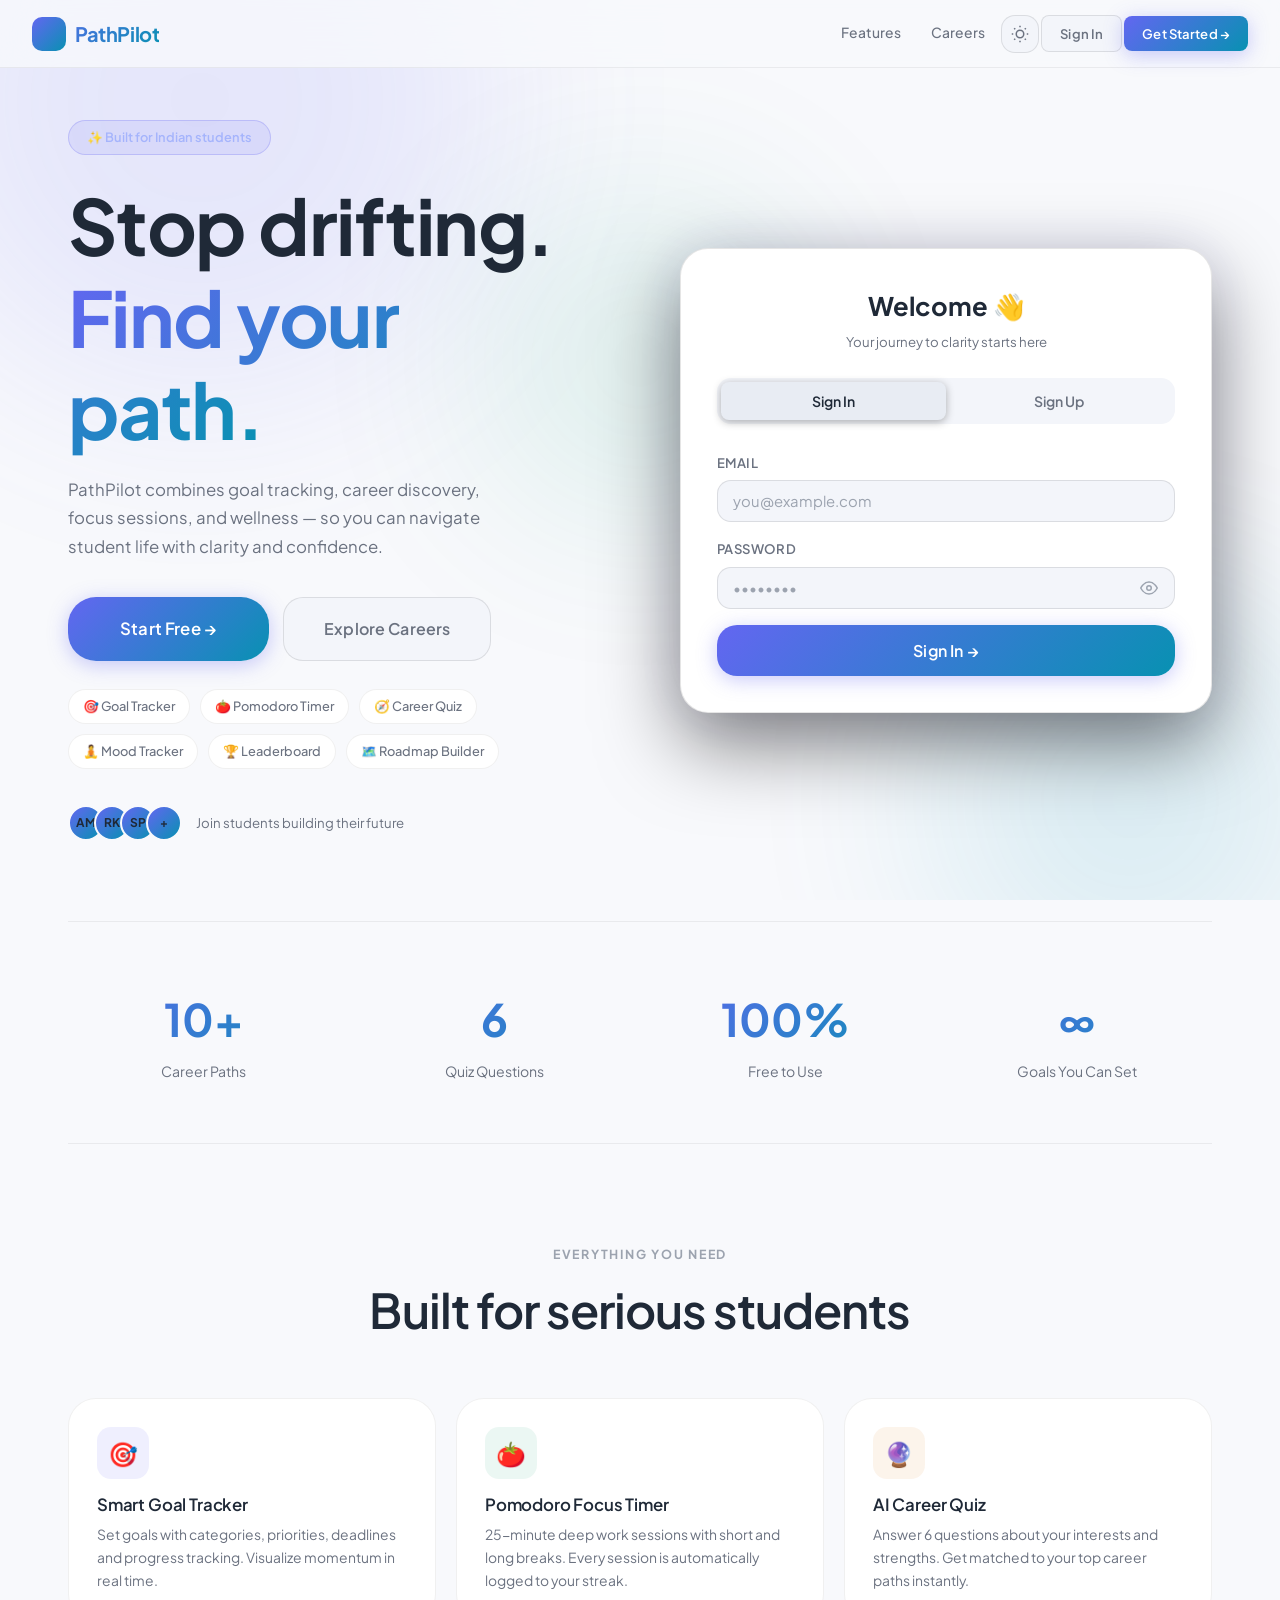
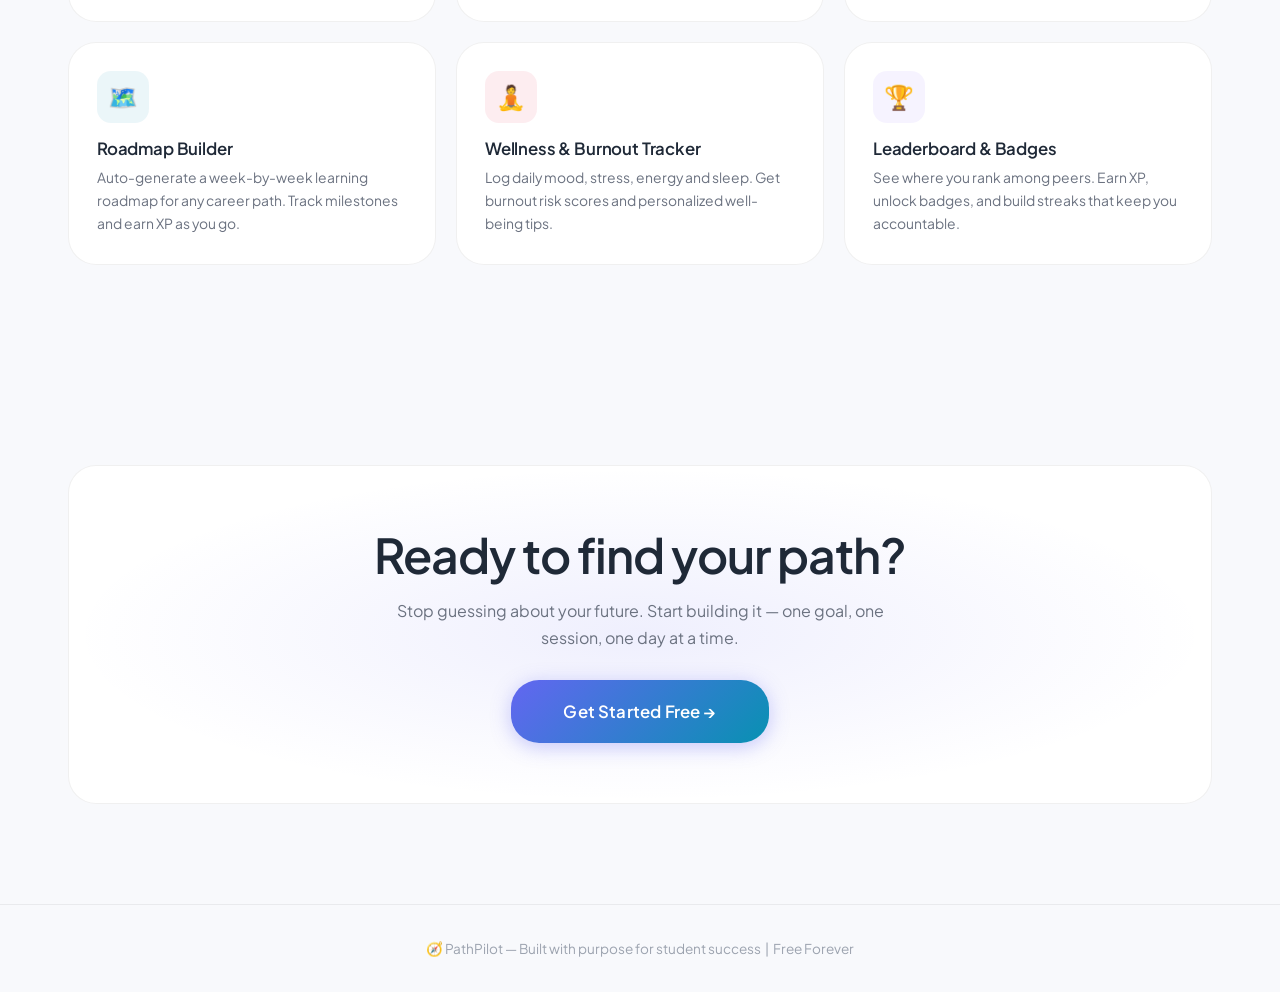
==== commit a384ba46: "Initial commit - AI_Assistsnt" ====
--- a/frontend/index.html
+++ b/frontend/index.html
@@ -85,6 +85,26 @@
     }
     .tab-btn.active { background: var(--surface-3); color: var(--text); box-shadow: 0 2px 8px rgba(0,0,0,0.3); }
     .auth-form { display: flex; flex-direction: column; gap: 16px; }
+
+    .password-toggle {
+      position: absolute;
+      right: 14px;
+      top: 50%;
+      transform: translateY(-50%);
+      background: none;
+      border: none;
+      cursor: pointer;
+      display: flex;
+      align-items: center;
+      justify-content: center;
+      width: 24px;
+      height: 24px;
+      color: var(--text-3);
+      transition: color 0.2s;
+      padding: 0;
+    }
+    .password-toggle:hover { color: var(--text-2); }
+    .password-toggle svg { width: 18px; height: 18px; stroke: currentColor; }
 
     .features-section { padding: 100px 0; }
     .features-label {
@@ -220,7 +240,13 @@
               </div>
               <div class="form-group">
                 <label class="form-label">Password</label>
-                <input id="l-pw" type="password" class="form-input" placeholder="••••••••" required/>
+                <div style="position: relative;">
+                  <input id="l-pw" type="password" class="form-input" placeholder="••••••••" required/>
+                  <button type="button" class="password-toggle" data-target="l-pw" aria-label="Toggle password visibility">
+                    <svg class="eye-icon" viewBox="0 0 24 24" fill="none" stroke="currentColor" stroke-width="2"><path d="M1 12s4-8 11-8 11 8 11 8-4 8-11 8-11-8-11-8z"></path><circle cx="12" cy="12" r="3"></circle></svg>
+                    <svg class="eye-off-icon" style="display:none" viewBox="0 0 24 24" fill="none" stroke="currentColor" stroke-width="2"><path d="M17.94 17.94A10.07 10.07 0 0 1 12 20c-7 0-11-8-11-8a18.45 18.45 0 0 1 5.06-5.94M9.9 4.24A9.12 9.12 0 0 1 12 4c7 0 11 8 11 8a18.5 18.5 0 0 1-2.16 3.19m-6.72-1.07a3 3 0 1 1-4.24-4.24"></path><line x1="1" y1="1" x2="23" y2="23"></line></svg>
+                  </button>
+                </div>
               </div>
               <button type="submit" class="btn btn-primary btn-lg w-full">Sign In →</button>
             </form>
@@ -235,7 +261,13 @@
               </div>
               <div class="form-group">
                 <label class="form-label">Password</label>
-                <input id="r-pw" type="password" class="form-input" placeholder="At least 6 characters" required/>
+                <div style="position: relative;">
+                  <input id="r-pw" type="password" class="form-input" placeholder="At least 6 characters" required/>
+                  <button type="button" class="password-toggle" data-target="r-pw" aria-label="Toggle password visibility">
+                    <svg class="eye-icon" viewBox="0 0 24 24" fill="none" stroke="currentColor" stroke-width="2"><path d="M1 12s4-8 11-8 11 8 11 8-4 8-11 8-11-8-11-8z"></path><circle cx="12" cy="12" r="3"></circle></svg>
+                    <svg class="eye-off-icon" style="display:none" viewBox="0 0 24 24" fill="none" stroke="currentColor" stroke-width="2"><path d="M17.94 17.94A10.07 10.07 0 0 1 12 20c-7 0-11-8-11-8a18.45 18.45 0 0 1 5.06-5.94M9.9 4.24A9.12 9.12 0 0 1 12 4c7 0 11 8 11 8a18.5 18.5 0 0 1-2.16 3.19m-6.72-1.07a3 3 0 1 1-4.24-4.24"></path><line x1="1" y1="1" x2="23" y2="23"></line></svg>
+                  </button>
+                </div>
               </div>
               <button type="submit" class="btn btn-primary btn-lg w-full">Create Account 🚀</button>
               <p class="text-small text-muted text-center" style="margin-top:4px">Free forever. No credit card needed.</p>
@@ -317,8 +349,29 @@
       }
     }
     
-    // Add keyboard support
+    // Password toggle functionality
     document.addEventListener("DOMContentLoaded", () => {
+      const passwordToggles = document.querySelectorAll(".password-toggle");
+      passwordToggles.forEach(toggle => {
+        toggle.addEventListener("click", (e) => {
+          e.preventDefault();
+          const targetId = toggle.dataset.target;
+          const input = document.getElementById(targetId);
+          const eyeIcon = toggle.querySelector(".eye-icon");
+          const eyeOffIcon = toggle.querySelector(".eye-off-icon");
+          
+          if (input.type === "password") {
+            input.type = "text";
+            eyeIcon.style.display = "none";
+            eyeOffIcon.style.display = "block";
+          } else {
+            input.type = "password";
+            eyeIcon.style.display = "block";
+            eyeOffIcon.style.display = "none";
+          }
+        });
+      });
+
       const quizCard = document.querySelector(".feature-card.fc-3[onclick*='handleQuizClick']");
       if (quizCard) {
         quizCard.setAttribute("tabindex", "0");
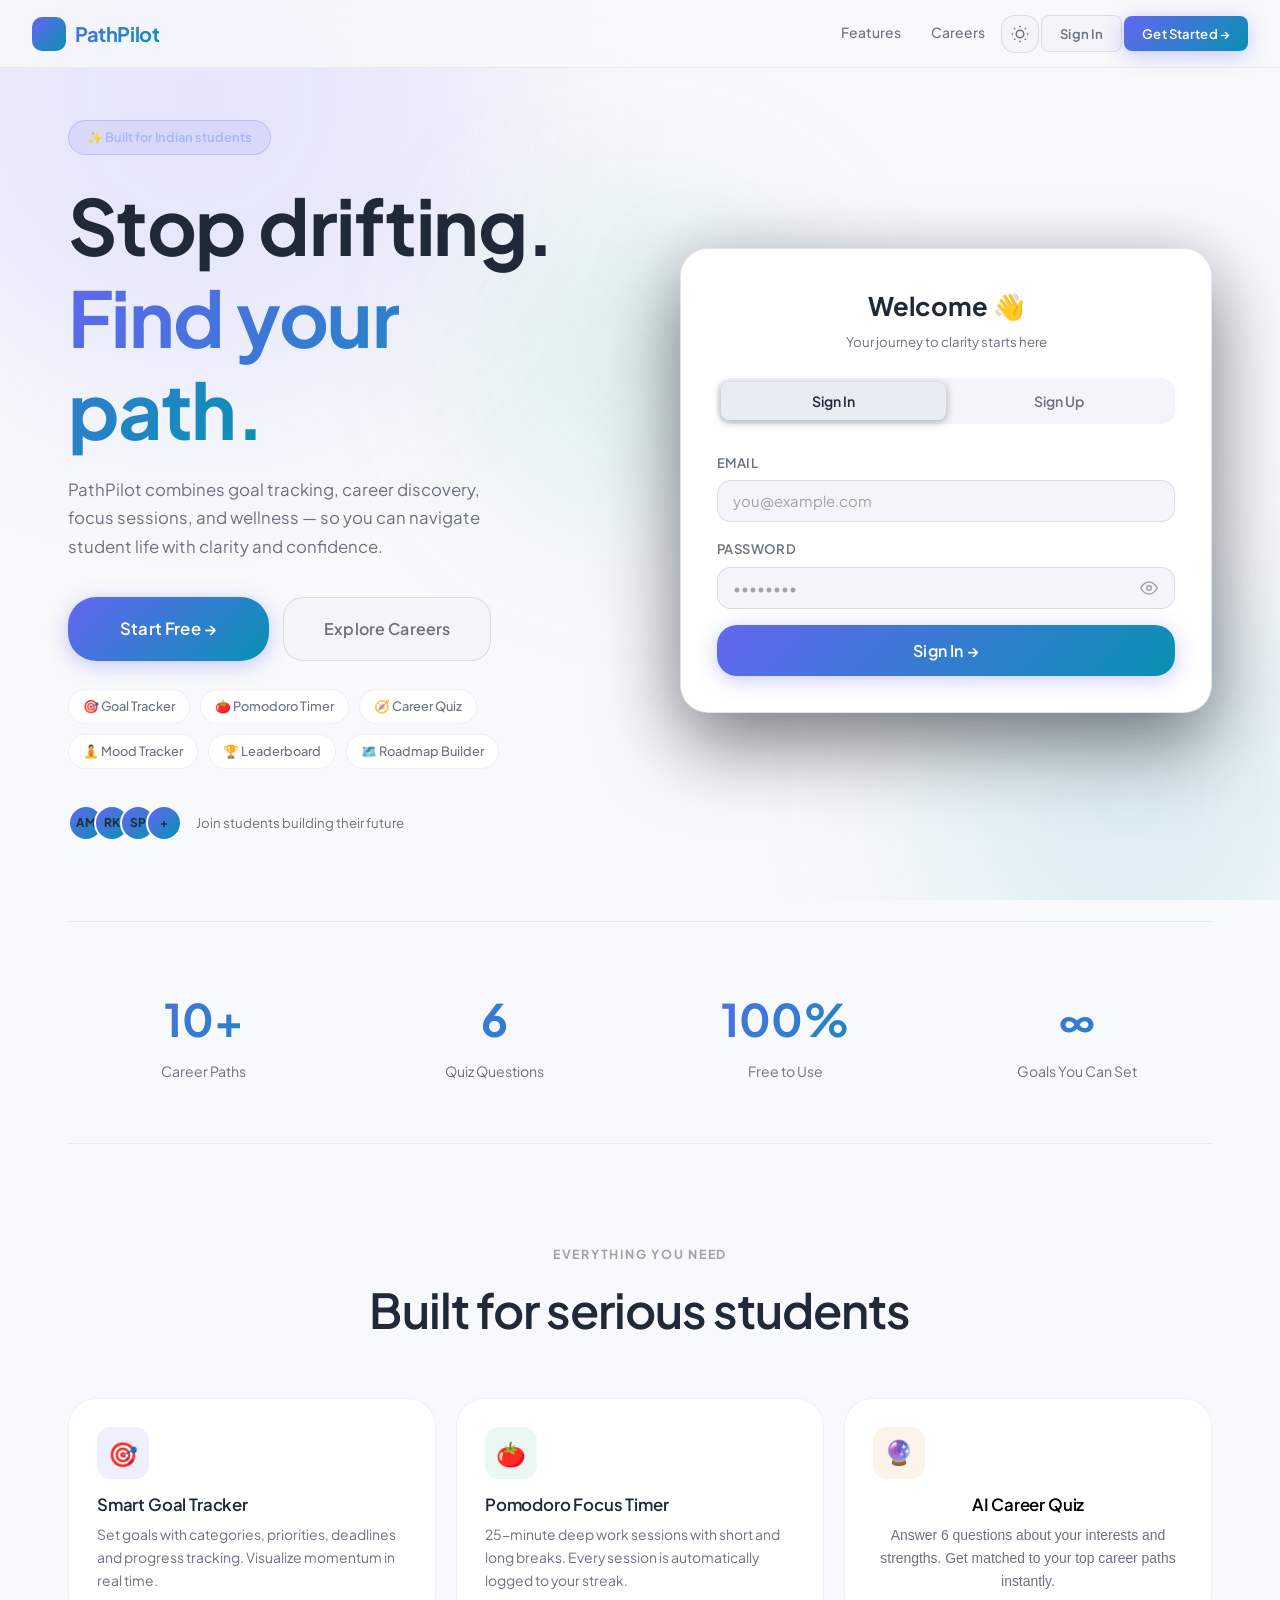
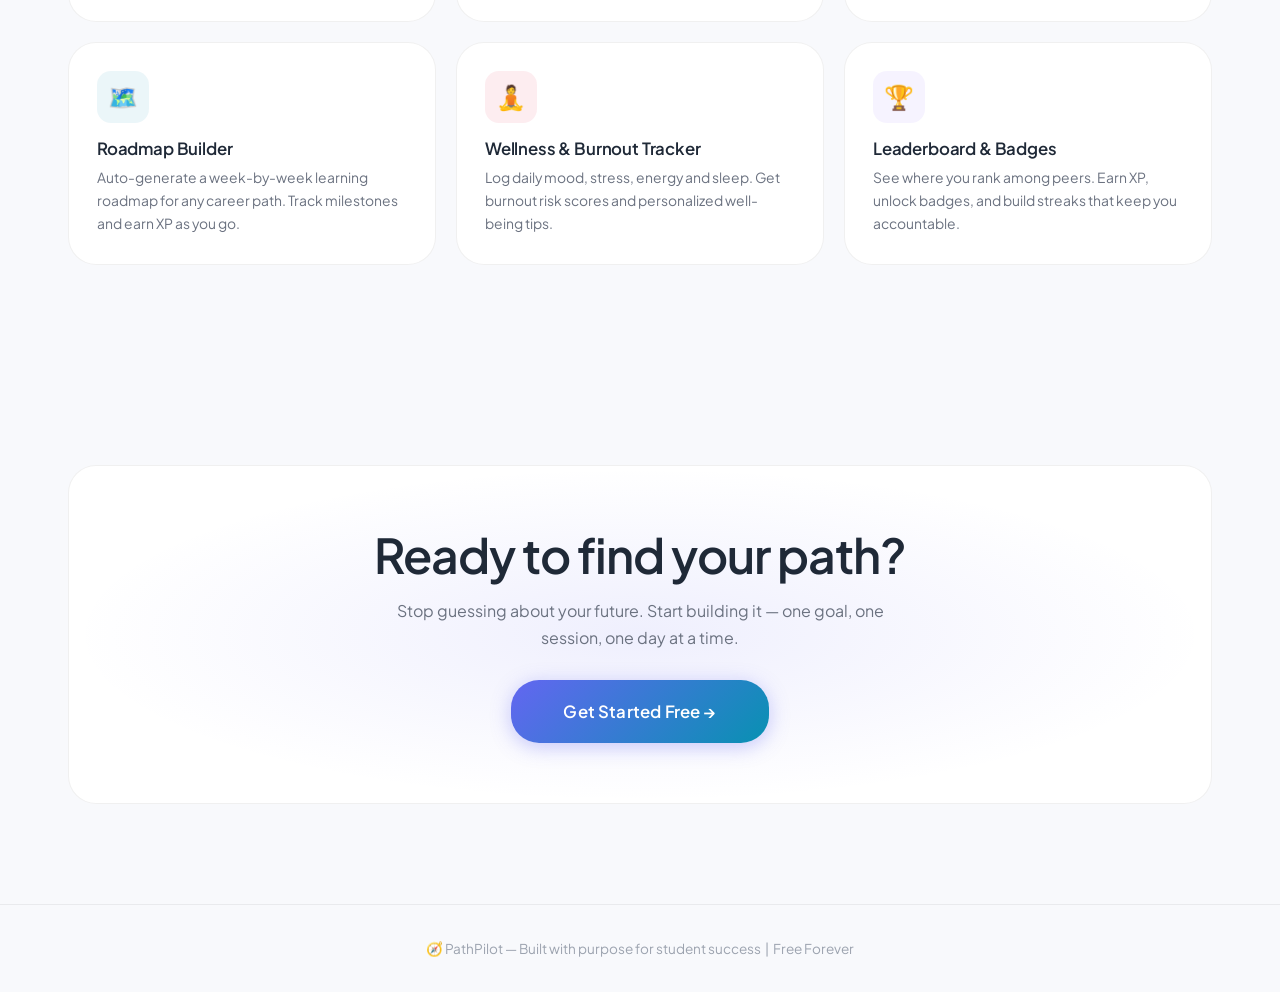
==== commit 38796c74: "Initial commit - resume-template add" ====
--- a/frontend/index.html
+++ b/frontend/index.html
@@ -235,11 +235,11 @@
             </div>
             <form id="login-form" class="auth-form">
               <div class="form-group">
-                <label class="form-label">Email</label>
+                <label for="l-email" class="form-label">Email</label>
                 <input id="l-email" type="email" class="form-input" placeholder="you@example.com" required/>
               </div>
               <div class="form-group">
-                <label class="form-label">Password</label>
+                <label for="l-pw" class="form-label">Password</label>
                 <div style="position: relative;">
                   <input id="l-pw" type="password" class="form-input" placeholder="••••••••" required/>
                   <button type="button" class="password-toggle" data-target="l-pw" aria-label="Toggle password visibility">
@@ -252,15 +252,15 @@
             </form>
             <form id="register-form" class="auth-form" style="display:none">
               <div class="form-group">
-                <label class="form-label">Full Name</label>
+                <label for="r-name" class="form-label">Full Name</label>
                 <input id="r-name" type="text" class="form-input" placeholder="Your full name" required/>
               </div>
               <div class="form-group">
-                <label class="form-label">Email</label>
+                <label for="r-email" class="form-label">Email</label>
                 <input id="r-email" type="email" class="form-input" placeholder="you@example.com" required/>
               </div>
               <div class="form-group">
-                <label class="form-label">Password</label>
+                <label for="r-pw" class="form-label">Password</label>
                 <div style="position: relative;">
                   <input id="r-pw" type="password" class="form-input" placeholder="At least 6 characters" required/>
                   <button type="button" class="password-toggle" data-target="r-pw" aria-label="Toggle password visibility">
@@ -299,11 +299,11 @@
             <h4>Pomodoro Focus Timer</h4>
             <p>25-minute deep work sessions with short and long breaks. Every session is automatically logged to your streak.</p>
           </div>
-          <div class="feature-card fc-3" role="button" onclick="handleQuizClick()" style="cursor:pointer">
+          <button class="feature-card fc-3" onclick="handleQuizClick()" aria-label="Take AI Career Quiz">
             <div class="feature-icon fi-3">🔮</div>
             <h4>AI Career Quiz</h4>
             <p>Answer 6 questions about your interests and strengths. Get matched to your top career paths instantly.</p>
-          </div>
+          </button>
           <div class="feature-card fc-4">
             <div class="feature-icon fi-4">🗺️</div>
             <h4>Roadmap Builder</h4>
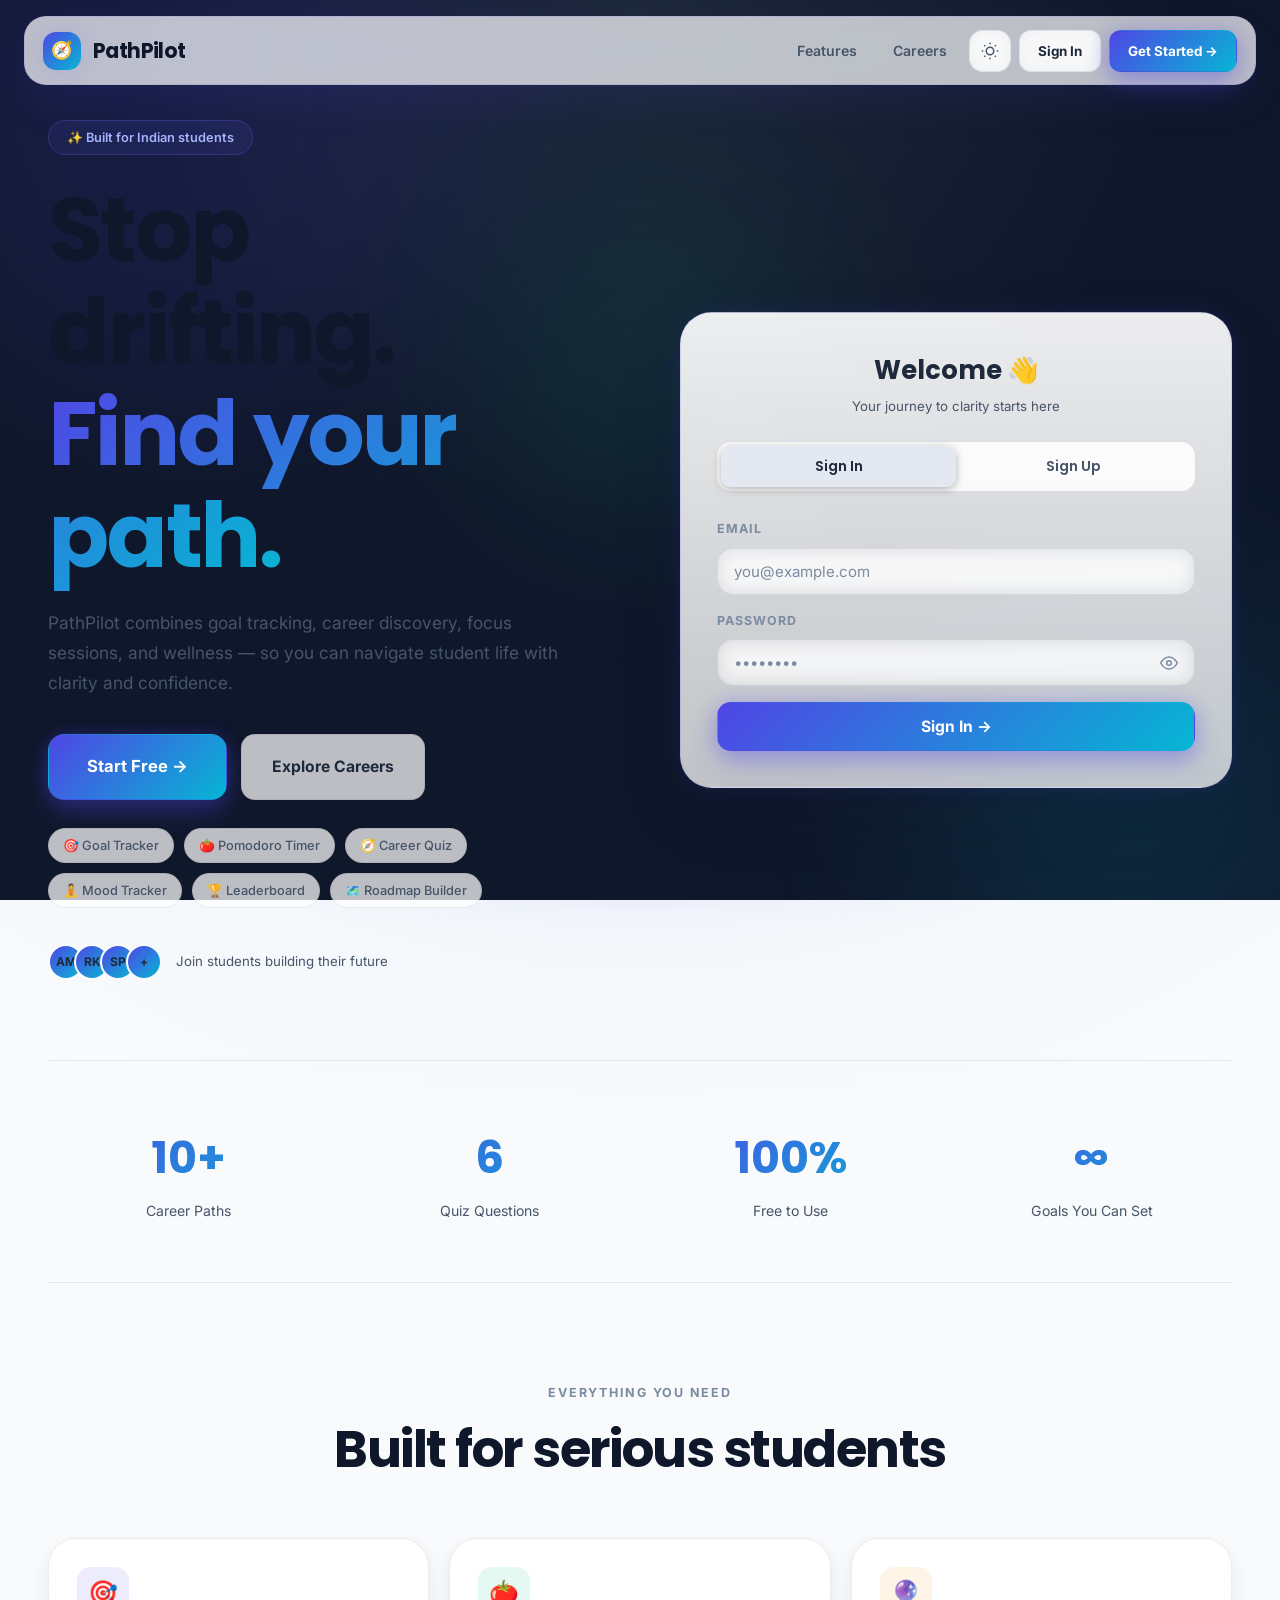
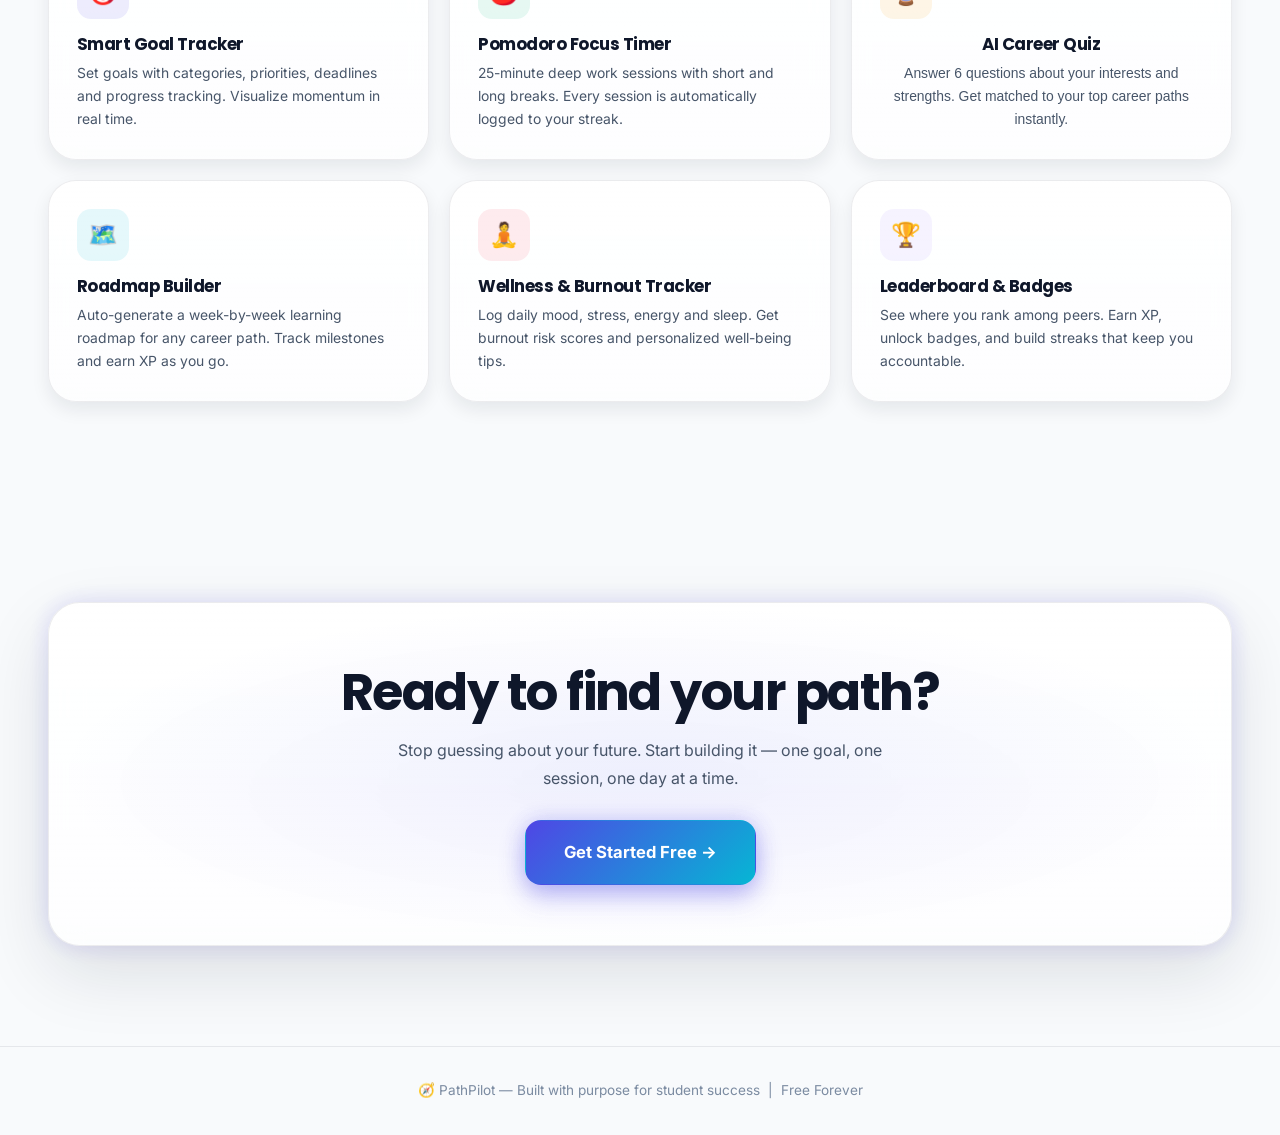
==== commit ea2f7cf1: "feat: redesign frontend ui and theme system" ====
--- a/frontend/index.html
+++ b/frontend/index.html
@@ -161,6 +161,53 @@
       .hero-section { grid-template-columns: 1fr; padding: 100px 0 60px; gap: 40px; }
       .features-grid { grid-template-columns: 1fr; }
       .stats-strip-grid { grid-template-columns: repeat(2,1fr); }
+    }
+  </style>
+  <style>
+    .landing-bg {
+      background:
+        radial-gradient(circle at top, #1e293b 0%, #0f172a 48%),
+        linear-gradient(180deg, #111827 0%, #0f172a 100%);
+    }
+
+    .hero-title {
+      font-size: clamp(3rem, 7vw, 5.8rem);
+    }
+
+    .hero-subtitle {
+      font-size: 1.08rem;
+      max-width: 540px;
+    }
+
+    .feature-pill,
+    .auth-card,
+    .feature-card,
+    .cta-banner {
+      backdrop-filter: blur(16px);
+    }
+
+    .auth-card,
+    .cta-banner {
+      background: var(--grad-surface);
+      border-radius: 32px;
+      box-shadow: var(--shadow-lg), var(--glow-indigo);
+    }
+
+    .feature-card {
+      background: var(--grad-surface);
+      box-shadow: var(--shadow-sm);
+    }
+
+    .feature-card:hover {
+      box-shadow: var(--shadow-lg), var(--glow-indigo);
+      transform: translateY(-8px);
+    }
+
+    .stats-strip {
+      border-top: 1px solid var(--border);
+      border-bottom: 1px solid var(--border);
+      background: rgba(255, 255, 255, 0.03);
+      backdrop-filter: blur(10px);
     }
   </style>
 </head>
@@ -385,4 +432,4 @@
     });
   </script>
 </body>
-</html>+</html>
--- a/frontend/css/main.css
+++ b/frontend/css/main.css
@@ -1,474 +1,740 @@
-/* ═══════════════════════════════════════════════════════════
-   PathPilot v2 — Design System
-   Aesthetic: Editorial dark luxury — confident, calm, smart
-   Fonts: Clash Display (headlines) + Plus Jakarta Sans (body)
-═══════════════════════════════════════════════════════════ */
-
-@import url('https://fonts.googleapis.com/css2?family=Plus+Jakarta+Sans:wght@300;400;500;600;700&display=swap');
-@import url('https://api.fontshare.com/v2/css?f[]=clash-display@400,500,600,700&display=swap');
+@import url('https://fonts.googleapis.com/css2?family=Inter:wght@400;500;600;700;800&family=Poppins:wght@600;700;800&display=swap');
 
 :root {
-  /* Dark mode (default) */
-  --bg:          #060910;
-  --bg-2:        #0d1117;
-  --surface:     #111520;
-  --surface-2:   #181e2e;
-  --surface-3:   #1f2840;
-  --border:      rgba(255,255,255,0.06);
-  --border-2:    rgba(255,255,255,0.1);
-
-  --indigo:      #6366f1;
-  --indigo-soft: rgba(99,102,241,0.15);
-  --cyan:        #22d3ee;
-  --cyan-soft:   rgba(34,211,238,0.12);
-  --emerald:     #10b981;
-  --emerald-soft:rgba(16,185,129,0.12);
-  --amber:       #f59e0b;
-  --amber-soft:  rgba(245,158,11,0.12);
-  --rose:        #f43f5e;
-  --rose-soft:   rgba(244,63,94,0.12);
-
-  --grad-primary:  linear-gradient(135deg, #6366f1 0%, #22d3ee 100%);
-  --grad-warm:     linear-gradient(135deg, #f59e0b 0%, #f43f5e 100%);
-  --grad-emerald:  linear-gradient(135deg, #10b981 0%, #22d3ee 100%);
-
-  --text:        #f0f4ff;
-  --text-1:      #f0f4ff;
-  --text-2:      #8892a4;
-  --text-3:      #4a5568;
-
-  --font-display: 'Clash Display', 'Plus Jakarta Sans', sans-serif;
-  --font-body:    'Plus Jakarta Sans', sans-serif;
-
-  --r-sm:   8px;
-  --r-md:   14px;
-  --r-lg:   20px;
-  --r-xl:   28px;
+  color-scheme: dark;
+
+  --bg: #0f172a;
+  --bg-2: #111c34;
+  --bg-3: #1e293b;
+  --surface: rgba(255, 255, 255, 0.06);
+  --surface-2: rgba(255, 255, 255, 0.08);
+  --surface-3: rgba(255, 255, 255, 0.12);
+  --surface-solid: #172338;
+  --border: rgba(255, 255, 255, 0.1);
+  --border-2: rgba(255, 255, 255, 0.16);
+
+  --indigo: #4f46e5;
+  --cyan: #06b6d4;
+  --emerald: #10b981;
+  --amber: #f59e0b;
+  --rose: #f43f5e;
+
+  --indigo-soft: rgba(79, 70, 229, 0.16);
+  --cyan-soft: rgba(6, 182, 212, 0.14);
+  --emerald-soft: rgba(16, 185, 129, 0.14);
+  --amber-soft: rgba(245, 158, 11, 0.14);
+  --rose-soft: rgba(244, 63, 94, 0.14);
+
+  --grad-primary: linear-gradient(135deg, #4f46e5 0%, #06b6d4 100%);
+  --grad-warm: linear-gradient(135deg, #f59e0b 0%, #f43f5e 100%);
+  --grad-emerald: linear-gradient(135deg, #10b981 0%, #06b6d4 100%);
+  --grad-surface: linear-gradient(180deg, rgba(255, 255, 255, 0.08), rgba(255, 255, 255, 0.03));
+
+  --text: #e2e8f0;
+  --text-1: #f8fafc;
+  --text-2: #b7c3d8;
+  --text-3: #7f8ba3;
+
+  --font-display: 'Poppins', 'Inter', sans-serif;
+  --font-body: 'Inter', sans-serif;
+
+  --r-sm: 10px;
+  --r-md: 14px;
+  --r-lg: 20px;
+  --r-xl: 28px;
+  --r-2xl: 36px;
   --r-full: 999px;
 
-  --shadow-sm:  0 2px 8px rgba(0,0,0,0.4);
-  --shadow-md:  0 8px 32px rgba(0,0,0,0.5);
-  --shadow-lg:  0 20px 60px rgba(0,0,0,0.6);
-  --glow-indigo: 0 0 40px rgba(99,102,241,0.2);
-  --glow-cyan:   0 0 40px rgba(34,211,238,0.15);
-
-  --ease-out:    cubic-bezier(0.16, 1, 0.3, 1);
+  --shadow-sm: 0 8px 18px rgba(2, 8, 23, 0.16);
+  --shadow-md: 0 18px 40px rgba(2, 8, 23, 0.3);
+  --shadow-lg: 0 26px 70px rgba(2, 8, 23, 0.42);
+  --glow-indigo: 0 0 24px rgba(79, 70, 229, 0.35);
+  --glow-cyan: 0 0 24px rgba(6, 182, 212, 0.22);
+
+  --ease-out: cubic-bezier(0.16, 1, 0.3, 1);
   --ease-in-out: cubic-bezier(0.4, 0, 0.2, 1);
 }
 
-/* Light mode */
 [data-theme="light"] {
-  --bg:          #f8f9fc;
-  --bg-2:        #f0f2f7;
-  --surface:     #ffffff;
-  --surface-2:   #f3f5fa;
-  --surface-3:   #e8ecf3;
-  --border:      rgba(0,0,0,0.06);
-  --border-2:    rgba(0,0,0,0.1);
-
-  --indigo:      #6366f1;
-  --indigo-soft: rgba(99,102,241,0.1);
-  --cyan:        #0891b2;
-  --cyan-soft:   rgba(8,145,178,0.08);
-  --emerald:     #059669;
-  --emerald-soft:rgba(5,150,105,0.08);
-  --amber:       #d97706;
-  --amber-soft:  rgba(217,119,6,0.08);
-  --rose:        #e11d48;
-  --rose-soft:   rgba(225,29,72,0.08);
-
-  --grad-primary:  linear-gradient(135deg, #6366f1 0%, #0891b2 100%);
-  --grad-warm:     linear-gradient(135deg, #d97706 0%, #e11d48 100%);
-  --grad-emerald:  linear-gradient(135deg, #059669 0%, #0891b2 100%);
-
-  --text:        #1f2937;
-  --text-1:      #1f2937;
-  --text-2:      #6b7280;
-  --text-3:      #9ca3af;
-
-  --shadow-sm:  0 2px 8px rgba(0,0,0,0.08);
-  --shadow-md:  0 8px 32px rgba(0,0,0,0.12);
-  --shadow-lg:  0 20px 60px rgba(0,0,0,0.15);
-  --glow-indigo: 0 0 40px rgba(99,102,241,0.1);
-  --glow-cyan:   0 0 40px rgba(8,145,178,0.08);
-}
-
-*, *::before, *::after { box-sizing: border-box; margin: 0; padding: 0; }
-html { scroll-behavior: smooth; font-size: 16px; }
+  color-scheme: light;
+
+  --bg: #f8fafc;
+  --bg-2: #eef4ff;
+  --bg-3: #e2edf9;
+  --surface: rgba(255, 255, 255, 0.72);
+  --surface-2: rgba(255, 255, 255, 0.88);
+  --surface-3: rgba(226, 232, 240, 0.92);
+  --surface-solid: #ffffff;
+  --border: rgba(15, 23, 42, 0.08);
+  --border-2: rgba(79, 70, 229, 0.14);
+
+  --indigo-soft: rgba(79, 70, 229, 0.1);
+  --cyan-soft: rgba(6, 182, 212, 0.1);
+  --emerald-soft: rgba(16, 185, 129, 0.1);
+  --amber-soft: rgba(245, 158, 11, 0.1);
+  --rose-soft: rgba(244, 63, 94, 0.1);
+
+  --grad-surface: linear-gradient(180deg, rgba(255, 255, 255, 0.92), rgba(255, 255, 255, 0.74));
+
+  --text: #1e293b;
+  --text-1: #0f172a;
+  --text-2: #475569;
+  --text-3: #7b8ba1;
+
+  --shadow-sm: 0 8px 18px rgba(15, 23, 42, 0.08);
+  --shadow-md: 0 18px 40px rgba(79, 70, 229, 0.1);
+  --shadow-lg: 0 26px 70px rgba(15, 23, 42, 0.12);
+  --glow-indigo: 0 0 22px rgba(79, 70, 229, 0.16);
+  --glow-cyan: 0 0 22px rgba(6, 182, 212, 0.12);
+}
+
+*, *::before, *::after {
+  box-sizing: border-box;
+  margin: 0;
+  padding: 0;
+}
+
+html {
+  scroll-behavior: smooth;
+  font-size: 16px;
+}
 
 body {
   font-family: var(--font-body);
-  background: var(--bg);
+  background:
+    radial-gradient(circle at top, var(--bg-3) 0%, var(--bg) 42%),
+    linear-gradient(180deg, var(--bg-2) 0%, var(--bg) 100%);
   color: var(--text);
   line-height: 1.65;
   min-height: 100vh;
   overflow-x: hidden;
+  position: relative;
   -webkit-font-smoothing: antialiased;
-  transition: background 0.3s var(--ease-in-out), color 0.3s var(--ease-in-out);
+  transition: background 0.4s var(--ease-in-out), color 0.3s var(--ease-in-out);
+}
+
+body::before,
+body::after {
+  content: '';
+  position: fixed;
+  inset: 0;
+  pointer-events: none;
+  z-index: -2;
+}
+
+body::before {
+  background:
+    radial-gradient(circle at 12% 14%, rgba(79, 70, 229, 0.25), transparent 24%),
+    radial-gradient(circle at 88% 18%, rgba(6, 182, 212, 0.22), transparent 26%),
+    radial-gradient(circle at 50% 100%, rgba(79, 70, 229, 0.1), transparent 32%);
+  filter: blur(18px);
+}
+
+body::after {
+  z-index: -1;
+  opacity: 0.28;
+  background-image:
+    linear-gradient(rgba(148, 163, 184, 0.08) 1px, transparent 1px),
+    linear-gradient(90deg, rgba(148, 163, 184, 0.08) 1px, transparent 1px),
+    radial-gradient(circle at center, rgba(255, 255, 255, 0.2) 0 1px, transparent 1.5px);
+  background-size: 72px 72px, 72px 72px, 32px 32px;
+  mask-image: linear-gradient(180deg, rgba(0, 0, 0, 0.35), transparent 90%);
 }
 
 h1, h2, h3, h4 {
   font-family: var(--font-display);
+  font-weight: 700;
+  line-height: 1.14;
+  letter-spacing: -0.03em;
+  color: var(--text-1);
+}
+
+h1 { font-size: clamp(2.8rem, 6vw, 5.4rem); }
+h2 { font-size: clamp(2rem, 4vw, 3.4rem); }
+h3 { font-size: 1.35rem; }
+h4 { font-size: 1.05rem; }
+
+p {
+  color: var(--text-2);
+  line-height: 1.75;
+}
+
+a {
+  text-decoration: none;
+  color: inherit;
+}
+
+.container {
+  max-width: 1240px;
+  margin: 0 auto;
+  padding: 0 28px;
+}
+
+.page-wrapper {
+  padding-top: 92px;
+  min-height: 100vh;
+}
+
+.grad-text,
+.grad-text-warm {
+  -webkit-background-clip: text;
+  -webkit-text-fill-color: transparent;
+  background-clip: text;
+  color: transparent;
+}
+
+.grad-text { background-image: var(--grad-primary); }
+.grad-text-warm { background-image: var(--grad-warm); }
+
+.btn {
+  display: inline-flex;
+  align-items: center;
+  justify-content: center;
+  gap: 10px;
+  padding: 12px 26px;
+  border-radius: 12px;
+  font-family: var(--font-body);
+  font-size: 0.94rem;
+  font-weight: 700;
+  cursor: pointer;
+  border: 1px solid transparent;
+  transition:
+    transform 0.24s var(--ease-out),
+    box-shadow 0.24s var(--ease-out),
+    border-color 0.24s var(--ease-out),
+    background 0.24s var(--ease-out),
+    color 0.24s var(--ease-out);
+  position: relative;
+  overflow: hidden;
+  white-space: nowrap;
+}
+
+.btn::before {
+  content: '';
+  position: absolute;
+  inset: 0;
+  background: linear-gradient(120deg, transparent 10%, rgba(255, 255, 255, 0.24) 50%, transparent 90%);
+  transform: translateX(-120%);
+  transition: transform 0.55s var(--ease-out);
+}
+
+.btn:hover::before { transform: translateX(120%); }
+.btn:hover { transform: translateY(-2px) scale(1.02); }
+.btn:active { transform: scale(0.98); }
+.btn:disabled { opacity: 0.55; cursor: not-allowed; box-shadow: none; }
+
+.btn-primary {
+  background: var(--grad-primary);
+  color: #fff;
+  box-shadow: 0 12px 26px rgba(79, 70, 229, 0.32), 0 0 20px rgba(79, 70, 229, 0.22);
+}
+
+.btn-primary:hover {
+  box-shadow: 0 18px 34px rgba(79, 70, 229, 0.38), 0 0 26px rgba(79, 70, 229, 0.3);
+}
+
+.btn-ghost,
+.btn-outline {
+  background: var(--surface);
+  color: var(--text);
+  border-color: var(--border);
+  backdrop-filter: blur(12px);
+}
+
+.btn-ghost:hover,
+.btn-outline:hover {
+  border-color: rgba(79, 70, 229, 0.28);
+  box-shadow: var(--glow-indigo);
+}
+
+.btn-danger {
+  background: rgba(244, 63, 94, 0.1);
+  color: var(--rose);
+  border-color: rgba(244, 63, 94, 0.2);
+}
+
+.btn-sm { padding: 9px 18px; font-size: 0.84rem; }
+.btn-md { padding: 10px 20px; font-size: 0.88rem; }
+.btn-lg { padding: 14px 30px; font-size: 0.98rem; border-radius: 14px; }
+.btn-xl { padding: 18px 38px; font-size: 1.04rem; border-radius: 16px; }
+.btn-icon { width: 42px; height: 42px; padding: 0; border-radius: 14px; }
+
+.card {
+  background: var(--grad-surface);
+  border: 1px solid var(--border);
+  border-radius: var(--r-xl);
+  padding: 24px;
+  transition:
+    transform 0.3s var(--ease-out),
+    border-color 0.3s var(--ease-out),
+    box-shadow 0.3s var(--ease-out),
+    background 0.3s var(--ease-out);
+  position: relative;
+  overflow: hidden;
+  backdrop-filter: blur(14px);
+  box-shadow: var(--shadow-sm);
+}
+
+.card::before {
+  content: '';
+  position: absolute;
+  inset: 0 0 auto;
+  height: 1px;
+  background: linear-gradient(90deg, transparent, rgba(255, 255, 255, 0.28), transparent);
+  opacity: 0.8;
+}
+
+.card:hover {
+  border-color: var(--border-2);
+  transform: translateY(-6px);
+  box-shadow: var(--shadow-md);
+}
+
+.card-glow:hover {
+  box-shadow: var(--shadow-md), var(--glow-indigo), var(--glow-cyan);
+}
+
+.badge {
+  display: inline-flex;
+  align-items: center;
+  gap: 6px;
+  padding: 6px 12px;
+  border-radius: var(--r-full);
+  font-size: 0.72rem;
+  font-weight: 700;
+  letter-spacing: 0.08em;
+  text-transform: uppercase;
+  backdrop-filter: blur(8px);
+}
+
+.badge-indigo { background: var(--indigo-soft); color: #c7d2fe; border: 1px solid rgba(99, 102, 241, 0.24); }
+.badge-cyan { background: var(--cyan-soft); color: #a5f3fc; border: 1px solid rgba(6, 182, 212, 0.24); }
+.badge-emerald { background: var(--emerald-soft); color: #a7f3d0; border: 1px solid rgba(16, 185, 129, 0.24); }
+.badge-amber { background: var(--amber-soft); color: #fde68a; border: 1px solid rgba(245, 158, 11, 0.24); }
+.badge-rose { background: var(--rose-soft); color: #fda4af; border: 1px solid rgba(244, 63, 94, 0.24); }
+
+[data-theme="light"] .badge-indigo { color: #4338ca; }
+[data-theme="light"] .badge-cyan { color: #0f766e; }
+[data-theme="light"] .badge-emerald { color: #047857; }
+[data-theme="light"] .badge-amber { color: #b45309; }
+[data-theme="light"] .badge-rose { color: #be123c; }
+
+.form-group { display: flex; flex-direction: column; gap: 8px; }
+
+.form-label {
+  font-size: 0.78rem;
+  font-weight: 700;
+  color: var(--text-3);
+  letter-spacing: 0.08em;
+  text-transform: uppercase;
+}
+
+.form-input {
+  background: rgba(255, 255, 255, 0.04);
+  border: 1px solid var(--border);
+  border-radius: 16px;
+  padding: 13px 16px;
+  color: var(--text);
+  font-family: var(--font-body);
+  font-size: 0.94rem;
+  outline: none;
+  transition: border-color 0.2s, box-shadow 0.2s, transform 0.2s, background 0.2s;
+  width: 100%;
+  backdrop-filter: blur(10px);
+}
+
+.form-input:focus {
+  border-color: rgba(79, 70, 229, 0.45);
+  box-shadow: 0 0 0 4px rgba(79, 70, 229, 0.12), var(--glow-indigo);
+  background: rgba(255, 255, 255, 0.08);
+}
+
+.form-input::placeholder { color: var(--text-3); }
+select.form-input { cursor: pointer; }
+textarea.form-input { resize: vertical; min-height: 90px; }
+
+.navbar {
+  position: fixed;
+  top: 16px;
+  left: 24px;
+  right: 24px;
+  z-index: 100;
+  min-height: 68px;
+  display: flex;
+  align-items: center;
+  justify-content: space-between;
+  gap: 18px;
+  padding: 12px 18px;
+  background: rgba(15, 23, 42, 0.68);
+  backdrop-filter: blur(18px) saturate(140%);
+  border: 1px solid rgba(255, 255, 255, 0.1);
+  border-radius: 22px;
+  box-shadow: var(--shadow-md);
+}
+
+[data-theme="light"] .navbar {
+  background: rgba(255, 255, 255, 0.72);
+  border-color: rgba(79, 70, 229, 0.12);
+}
+
+.nav-brand {
+  font-family: var(--font-display);
+  font-size: 1.28rem;
+  font-weight: 700;
+  display: flex;
+  align-items: center;
+  gap: 12px;
+  letter-spacing: -0.03em;
+  color: var(--text-1);
+}
+
+.nav-brand-icon {
+  width: 38px;
+  height: 38px;
+  background: var(--grad-primary);
+  border-radius: 13px;
+  display: flex;
+  align-items: center;
+  justify-content: center;
+  font-size: 1.08rem;
+  box-shadow: var(--glow-indigo);
+}
+
+.nav-links {
+  display: flex;
+  align-items: center;
+  gap: 8px;
+  flex-wrap: wrap;
+  justify-content: flex-end;
+}
+
+.nav-link {
+  padding: 10px 14px;
+  border-radius: 12px;
+  font-size: 0.88rem;
   font-weight: 600;
-  line-height: 1.2;
-  letter-spacing: -0.02em;
-}
-h1 { font-size: clamp(2.5rem, 6vw, 5rem); font-weight: 700; }
-h2 { font-size: clamp(1.8rem, 4vw, 3rem); }
-h3 { font-size: 1.35rem; }
-h4 { font-size: 1.05rem; letter-spacing: -0.01em; }
-p  { color: var(--text-2); line-height: 1.7; }
-a  { text-decoration: none; color: inherit; }
-
-.container { max-width: 1200px; margin: 0 auto; padding: 0 28px; }
-.page-wrapper { padding-top: 68px; min-height: 100vh; }
-
-.grad-text {
+  color: var(--text-2);
+  transition: all 0.2s var(--ease-out);
+}
+
+.nav-link:hover {
+  color: var(--text-1);
+  background: rgba(255, 255, 255, 0.07);
+}
+
+.nav-link.active {
+  color: var(--text-1);
+  background: rgba(79, 70, 229, 0.14);
+  box-shadow: inset 0 0 0 1px rgba(79, 70, 229, 0.22), var(--glow-indigo);
+}
+
+.notif-btn { position: relative; }
+
+.notif-dot {
+  position: absolute;
+  top: 7px;
+  right: 7px;
+  width: 10px;
+  height: 10px;
+  background: linear-gradient(135deg, #fb7185, #f43f5e);
+  border-radius: 50%;
+  border: 2px solid var(--bg);
+  box-shadow: 0 0 16px rgba(244, 63, 94, 0.45);
+}
+
+.progress-bar {
+  height: 10px;
+  background: rgba(148, 163, 184, 0.14);
+  border-radius: var(--r-full);
+  overflow: hidden;
+  position: relative;
+}
+
+.progress-fill {
+  height: 100%;
+  border-radius: inherit;
+  background: var(--grad-primary);
+  transition: width 0.9s var(--ease-out);
+  position: relative;
+}
+
+.progress-fill::after {
+  content: '';
+  position: absolute;
+  inset: 0;
+  background: linear-gradient(90deg, transparent, rgba(255, 255, 255, 0.35), transparent);
+  animation: shimmer 2.4s linear infinite;
+}
+
+.progress-fill.emerald { background: var(--grad-emerald); }
+.progress-fill.amber { background: var(--grad-warm); }
+
+@keyframes shimmer {
+  from { transform: translateX(-100%); }
+  to { transform: translateX(100%); }
+}
+
+.stat-card {
+  background: var(--grad-surface);
+  border: 1px solid var(--border);
+  border-radius: 24px;
+  padding: 22px 24px;
+  display: flex;
+  flex-direction: column;
+  gap: 8px;
+  position: relative;
+  overflow: hidden;
+  backdrop-filter: blur(14px);
+  box-shadow: var(--shadow-sm);
+  transition: all 0.28s var(--ease-out);
+}
+
+.stat-card::after {
+  content: '';
+  position: absolute;
+  inset: auto -20% -55% auto;
+  width: 120px;
+  height: 120px;
+  background: radial-gradient(circle, rgba(79, 70, 229, 0.2), transparent 70%);
+}
+
+.stat-card:hover {
+  border-color: rgba(79, 70, 229, 0.22);
+  transform: translateY(-4px) scale(1.01);
+  box-shadow: var(--shadow-md), var(--glow-indigo);
+}
+
+.stat-icon { font-size: 1.2rem; opacity: 0.95; }
+
+.stat-num {
+  font-family: var(--font-display);
+  font-size: 2.35rem;
+  font-weight: 800;
+  letter-spacing: -0.05em;
   background: var(--grad-primary);
   -webkit-background-clip: text;
   -webkit-text-fill-color: transparent;
   background-clip: text;
 }
-.grad-text-warm {
-  background: var(--grad-warm);
-  -webkit-background-clip: text;
-  -webkit-text-fill-color: transparent;
-  background-clip: text;
-}
-
-/* ── Buttons ── */
-.btn {
-  display: inline-flex;
+
+.stat-label {
+  font-size: 0.84rem;
+  color: var(--text-2);
+  font-weight: 600;
+}
+
+.toast-container {
+  position: fixed;
+  bottom: 28px;
+  right: 28px;
+  z-index: 9999;
+  display: flex;
+  flex-direction: column;
+  gap: 10px;
+}
+
+.toast {
+  background: rgba(15, 23, 42, 0.78);
+  border: 1px solid var(--border-2);
+  border-radius: 18px;
+  padding: 14px 18px;
+  font-size: 0.88rem;
+  min-width: 260px;
+  max-width: 360px;
+  display: flex;
+  align-items: flex-start;
+  gap: 10px;
+  animation: toastIn 0.35s var(--ease-out);
+  box-shadow: var(--shadow-lg);
+  backdrop-filter: blur(12px);
+}
+
+[data-theme="light"] .toast { background: rgba(255, 255, 255, 0.85); }
+
+.toast.success { border-left: 3px solid var(--emerald); }
+.toast.error { border-left: 3px solid var(--rose); }
+.toast.info { border-left: 3px solid var(--indigo); }
+.toast.warning { border-left: 3px solid var(--amber); }
+.toast-icon { font-size: 1.08rem; flex-shrink: 0; margin-top: 1px; }
+.toast-msg { color: var(--text-1); line-height: 1.4; }
+
+@keyframes toastIn {
+  from { opacity: 0; transform: translateX(24px) scale(0.96); }
+  to { opacity: 1; transform: translateX(0) scale(1); }
+}
+
+.modal-overlay {
+  position: fixed;
+  inset: 0;
+  background: rgba(2, 6, 23, 0.68);
+  backdrop-filter: blur(12px);
+  z-index: 500;
+  display: flex;
   align-items: center;
   justify-content: center;
-  gap: 8px;
-  padding: 11px 26px;
-  border-radius: var(--r-md);
+  padding: 20px;
+  opacity: 0;
+  pointer-events: none;
+  transition: opacity 0.25s;
+}
+
+.modal-overlay.open { opacity: 1; pointer-events: all; }
+
+.modal {
+  background: var(--grad-surface);
+  border: 1px solid var(--border-2);
+  border-radius: 30px;
+  padding: 32px;
+  width: 100%;
+  max-width: 540px;
+  transform: scale(0.95) translateY(10px);
+  transition: transform 0.3s var(--ease-out);
+  max-height: 90vh;
+  overflow-y: auto;
+  box-shadow: var(--shadow-lg);
+  backdrop-filter: blur(16px);
+}
+
+.modal-overlay.open .modal { transform: scale(1) translateY(0); }
+
+.modal-header {
+  display: flex;
+  justify-content: space-between;
+  align-items: center;
+  margin-bottom: 24px;
+}
+
+.modal-title {
   font-family: var(--font-display);
-  font-size: 0.9rem;
-  font-weight: 600;
-  cursor: pointer;
-  border: none;
-  transition: all 0.2s var(--ease-out);
-  letter-spacing: 0.01em;
-  position: relative;
-  overflow: hidden;
-  white-space: nowrap;
-}
-.btn::after {
-  content: '';
-  position: absolute;
-  inset: 0;
-  background: white;
-  opacity: 0;
-  transition: opacity 0.2s;
-}
-.btn:hover::after { opacity: 0.06; }
-.btn:active { transform: scale(0.98); }
-.btn:disabled { opacity: 0.5; cursor: not-allowed; }
-
-.btn-primary {
-  background: var(--grad-primary);
-  color: #fff;
-  box-shadow: 0 4px 20px rgba(99,102,241,0.35);
-}
-.btn-primary:hover { box-shadow: 0 8px 30px rgba(99,102,241,0.5); transform: translateY(-1px); }
-
-.btn-ghost {
-  background: var(--surface-2);
-  color: var(--text-2);
-  border: 1px solid var(--border-2);
-}
-.btn-ghost:hover { color: var(--text); border-color: rgba(255,255,255,0.18); }
-
-.btn-outline {
-  background: transparent;
-  color: var(--text-2);
-  border: 1px solid var(--border-2);
-}
-.btn-outline:hover { color: var(--text); border-color: rgba(99,102,241,0.5); background: var(--indigo-soft); }
-
-.btn-danger {
-  background: var(--rose-soft);
-  color: var(--rose);
-  border: 1px solid rgba(244,63,94,0.2);
-}
-
-.btn-sm   { padding: 7px 18px; font-size: 0.82rem; border-radius: var(--r-sm); }
-.btn-md   { padding: 9px 20px; font-size: 0.88rem; border-radius: var(--r-md); }
-.btn-lg   { padding: 15px 40px; font-size: 1rem; border-radius: var(--r-lg); }
-.btn-xl   { padding: 18px 52px; font-size: 1.05rem; border-radius: var(--r-xl); }
-.btn-icon { width: 38px; height: 38px; padding: 0; border-radius: var(--r-md); }
-
-/* ── Cards ── */
-.card {
+  font-size: 1.34rem;
+  font-weight: 700;
+}
+
+.modal-close {
+  width: 40px;
+  height: 40px;
+  border-radius: 14px;
   background: var(--surface);
   border: 1px solid var(--border);
-  border-radius: var(--r-xl);
-  padding: 24px;
-  transition: border-color 0.25s, transform 0.25s var(--ease-out), box-shadow 0.25s;
-  position: relative;
-  overflow: hidden;
-}
-.card:hover {
-  border-color: var(--border-2);
-  transform: translateY(-3px);
-  box-shadow: var(--shadow-md);
-}
-.card-glow:hover {
-  border-color: rgba(99,102,241,0.3);
-  box-shadow: var(--shadow-md), var(--glow-indigo);
-}
-
-/* ── Badges ── */
-.badge {
-  display: inline-flex;
-  align-items: center;
-  gap: 5px;
-  padding: 3px 12px;
-  border-radius: var(--r-full);
-  font-size: 0.73rem;
-  font-weight: 600;
-  letter-spacing: 0.04em;
-  text-transform: uppercase;
-}
-.badge-indigo  { background: var(--indigo-soft); color: #a5b4fc; border: 1px solid rgba(99,102,241,0.2); }
-.badge-cyan    { background: var(--cyan-soft);   color: #67e8f9; border: 1px solid rgba(34,211,238,0.2); }
-.badge-emerald { background: var(--emerald-soft);color: #6ee7b7; border: 1px solid rgba(16,185,129,0.2); }
-.badge-amber   { background: var(--amber-soft);  color: #fcd34d; border: 1px solid rgba(245,158,11,0.2); }
-.badge-rose    { background: var(--rose-soft);   color: #fda4af; border: 1px solid rgba(244,63,94,0.2); }
-
-/* ── Forms ── */
-.form-group  { display: flex; flex-direction: column; gap: 7px; }
-.form-label  { font-size: 0.82rem; font-weight: 600; color: var(--text-2); letter-spacing: 0.03em; text-transform: uppercase; }
-
-.form-input {
-  background: var(--surface-2);
-  border: 1px solid var(--border-2);
-  border-radius: var(--r-md);
-  padding: 11px 15px;
-  color: var(--text);
-  font-family: var(--font-body);
-  font-size: 0.93rem;
-  outline: none;
-  transition: border-color 0.2s, box-shadow 0.2s, background 0.2s;
-  width: 100%;
-}
-.form-input:focus {
-  border-color: var(--indigo);
-  box-shadow: 0 0 0 3px rgba(99,102,241,0.12);
-  background: var(--surface-3);
-}
-.form-input::placeholder { color: var(--text-3); }
-select.form-input   { cursor: pointer; }
-textarea.form-input { resize: vertical; min-height: 90px; }
-
-/* ── Navbar ── */
-.navbar {
-  position: fixed;
-  top: 0; left: 0; right: 0;
-  z-index: 100;
-  height: 68px;
-  display: flex;
-  align-items: center;
+  cursor: pointer;
+  color: var(--text-2);
+  font-size: 1rem;
+  display: flex;
+  align-items: center;
+  justify-content: center;
+  transition: all 0.2s;
+}
+
+.modal-close:hover {
+  background: rgba(79, 70, 229, 0.12);
+  color: var(--text-1);
+  box-shadow: var(--glow-indigo);
+}
+
+.section-header {
+  display: flex;
   justify-content: space-between;
-  padding: 0 32px;
-  background: rgba(6,9,16,0.8);
-  backdrop-filter: blur(24px) saturate(180%);
-  border-bottom: 1px solid var(--border);
-  transition: background 0.3s var(--ease-in-out);
-}
-[data-theme="light"] .navbar {
-  background: rgba(248,249,252,0.8);
-}
-.nav-brand {
+  align-items: center;
+  gap: 16px;
+  margin-bottom: 18px;
+}
+
+.section-title {
   font-family: var(--font-display);
-  font-size: 1.25rem;
+  font-size: 1.16rem;
   font-weight: 700;
-  display: flex;
-  align-items: center;
-  gap: 9px;
-  letter-spacing: -0.02em;
-  background: var(--grad-primary);
-  -webkit-background-clip: text;
-  -webkit-text-fill-color: transparent;
-  background-clip: text;
-}
-.nav-brand-icon {
-  width: 34px; height: 34px;
-  background: var(--grad-primary);
-  border-radius: 10px;
-  display: flex; align-items: center; justify-content: center;
-  font-size: 1.1rem;
-  -webkit-background-clip: unset;
-  -webkit-text-fill-color: unset;
-  background-clip: unset;
-}
-.nav-links { display: flex; align-items: center; gap: 2px; }
-.nav-link {
-  padding: 7px 14px;
-  border-radius: var(--r-sm);
-  font-size: 0.87rem;
-  font-weight: 500;
-  color: var(--text-2);
-  transition: all 0.18s;
-}
-.nav-link:hover  { color: var(--text); background: var(--surface-2); }
-.nav-link.active { color: var(--text); background: var(--surface-3); }
-
-.notif-btn { position: relative; }
-.notif-dot {
-  position: absolute;
-  top: 5px; right: 5px;
-  width: 8px; height: 8px;
-  background: var(--rose);
-  border-radius: 50%;
-  border: 2px solid var(--bg);
-}
-
-/* ── Progress Bar ── */
-.progress-bar  { height: 6px; background: var(--surface-3); border-radius: var(--r-full); overflow: hidden; }
-.progress-fill { height: 100%; border-radius: var(--r-full); background: var(--grad-primary); transition: width 0.7s var(--ease-out); }
-.progress-fill.emerald { background: var(--grad-emerald); }
-.progress-fill.amber   { background: var(--grad-warm); }
-
-/* ── Stat Card ── */
-.stat-card {
+  color: var(--text-1);
+}
+
+.empty-state {
+  text-align: center;
+  padding: 56px 20px;
+  background: var(--grad-surface);
+  border: 1px dashed var(--border);
+  border-radius: 24px;
+  box-shadow: var(--shadow-sm);
+}
+
+.empty-emoji { font-size: 3rem; margin-bottom: 12px; }
+.empty-title { font-family: var(--font-display); font-size: 1.12rem; font-weight: 700; margin-bottom: 8px; color: var(--text-1); }
+.empty-sub { font-size: 0.9rem; color: var(--text-2); }
+
+::-webkit-scrollbar { width: 6px; height: 6px; }
+::-webkit-scrollbar-track { background: transparent; }
+::-webkit-scrollbar-thumb { background: rgba(148, 163, 184, 0.34); border-radius: 99px; }
+
+.divider { height: 1px; background: var(--border); margin: 20px 0; }
+
+.theme-toggle {
+  width: 42px;
+  height: 42px;
+  padding: 0;
+  border-radius: 14px;
   background: var(--surface);
   border: 1px solid var(--border);
-  border-radius: var(--r-xl);
-  padding: 22px 24px;
-  display: flex; flex-direction: column; gap: 6px;
-  transition: all 0.25s var(--ease-out);
-}
-.stat-card:hover { border-color: var(--border-2); transform: translateY(-2px); }
-.stat-icon  { font-size: 1.4rem; margin-bottom: 4px; }
-.stat-num   { font-family: var(--font-display); font-size: 2.2rem; font-weight: 700; letter-spacing: -0.03em; background: var(--grad-primary); -webkit-background-clip: text; -webkit-text-fill-color: transparent; background-clip: text; }
-.stat-label { font-size: 0.82rem; color: var(--text-2); font-weight: 500; }
-
-/* ── Toast ── */
-.toast-container { position: fixed; bottom: 28px; right: 28px; z-index: 9999; display: flex; flex-direction: column; gap: 10px; }
-.toast {
-  background: var(--surface-2);
-  border: 1px solid var(--border-2);
-  border-radius: var(--r-lg);
-  padding: 14px 20px;
-  font-size: 0.88rem;
-  min-width: 260px; max-width: 360px;
-  display: flex; align-items: flex-start; gap: 10px;
-  animation: toastIn 0.35s var(--ease-out);
-  box-shadow: var(--shadow-md);
-  backdrop-filter: blur(10px);
-}
-.toast.success { border-left: 3px solid var(--emerald); }
-.toast.error   { border-left: 3px solid var(--rose); }
-.toast.info    { border-left: 3px solid var(--indigo); }
-.toast.warning { border-left: 3px solid var(--amber); }
-.toast-icon    { font-size: 1.1rem; flex-shrink: 0; margin-top: 1px; }
-.toast-msg     { color: var(--text); line-height: 1.4; }
-
-@keyframes toastIn {
-  from { opacity: 0; transform: translateX(30px) scale(0.96); }
-  to   { opacity: 1; transform: translateX(0) scale(1); }
-}
-
-/* ── Modal ── */
-.modal-overlay {
-  position: fixed; inset: 0;
-  background: rgba(0,0,0,0.75);
-  backdrop-filter: blur(8px);
-  z-index: 500;
-  display: flex; align-items: center; justify-content: center;
-  padding: 20px;
-  opacity: 0; pointer-events: none;
-  transition: opacity 0.25s;
-}
-.modal-overlay.open { opacity: 1; pointer-events: all; }
-.modal {
-  background: var(--surface);
-  border: 1px solid var(--border-2);
-  border-radius: var(--r-xl);
-  padding: 36px;
-  width: 100%; max-width: 540px;
-  transform: scale(0.95) translateY(10px);
-  transition: transform 0.3s var(--ease-out);
-  max-height: 90vh; overflow-y: auto;
-}
-.modal-overlay.open .modal { transform: scale(1) translateY(0); }
-.modal-header { display: flex; justify-content: space-between; align-items: center; margin-bottom: 28px; }
-.modal-title  { font-family: var(--font-display); font-size: 1.3rem; font-weight: 700; }
-.modal-close  {
-  width: 36px; height: 36px; border-radius: var(--r-md);
-  background: var(--surface-2); border: 1px solid var(--border-2);
-  cursor: pointer; color: var(--text-2); font-size: 1rem;
-  display: flex; align-items: center; justify-content: center;
-  transition: all 0.18s;
-}
-.modal-close:hover { background: var(--surface-3); color: var(--text); }
-
-/* ── Section header ── */
-.section-header { display: flex; justify-content: space-between; align-items: center; margin-bottom: 18px; }
-.section-title  { font-family: var(--font-display); font-size: 1.15rem; font-weight: 700; }
-
-/* ── Empty State ── */
-.empty-state { text-align: center; padding: 56px 20px; }
-.empty-emoji { font-size: 3rem; margin-bottom: 12px; }
-.empty-title { font-family: var(--font-display); font-size: 1.1rem; font-weight: 700; margin-bottom: 8px; color: var(--text); }
-.empty-sub   { font-size: 0.88rem; color: var(--text-2); }
-
-/* ── Scrollbar ── */
-::-webkit-scrollbar { width: 5px; height: 5px; }
-::-webkit-scrollbar-track { background: transparent; }
-::-webkit-scrollbar-thumb { background: var(--surface-3); border-radius: 99px; }
-
-/* ── Divider ── */
-.divider { height: 1px; background: var(--border); margin: 20px 0; }
-
-/* ── Theme Toggle ── */
-.theme-toggle {
-  width: 38px; height: 38px;
-  padding: 0; border-radius: var(--r-md);
-  background: var(--surface-2);
-  border: 1px solid var(--border-2);
   cursor: pointer;
   color: var(--text-2);
-  display: flex; align-items: center; justify-content: center;
-  transition: all 0.18s;
-}
+  display: flex;
+  align-items: center;
+  justify-content: center;
+  transition: all 0.2s var(--ease-out);
+  backdrop-filter: blur(10px);
+}
+
 .theme-toggle:hover {
-  color: var(--text);
-  background: var(--surface-3);
-  border-color: rgba(99,102,241,0.3);
-}
+  color: var(--text-1);
+  border-color: rgba(79, 70, 229, 0.26);
+  box-shadow: var(--glow-indigo);
+  transform: rotate(10deg) scale(1.04);
+}
+
 .theme-toggle svg {
   width: 18px;
   height: 18px;
   stroke: currentColor;
 }
 
-/* ── Utilities ── */
-.flex            { display: flex; }
-.flex-col        { flex-direction: column; }
-.items-center    { align-items: center; }
+.flex { display: flex; }
+.flex-col { flex-direction: column; }
+.items-center { align-items: center; }
 .justify-between { justify-content: space-between; }
-.gap-xs  { gap: 6px; }
-.gap-sm  { gap: 10px; }
-.gap-md  { gap: 16px; }
-.gap-lg  { gap: 24px; }
-.gap-xl  { gap: 32px; }
-.text-center   { text-align: center; }
-.text-muted    { color: var(--text-2); }
-.text-small    { font-size: 0.83rem; }
-.fw-700        { font-weight: 700; }
-.mt-auto       { margin-top: auto; }
-.w-full        { width: 100%; }
-.grid-2 { display: grid; grid-template-columns: repeat(2,1fr); gap: 14px; }
-.grid-3 { display: grid; grid-template-columns: repeat(3,1fr); gap: 14px; }
-.grid-4 { display: grid; grid-template-columns: repeat(4,1fr); gap: 14px; }
+.gap-xs { gap: 6px; }
+.gap-sm { gap: 10px; }
+.gap-md { gap: 16px; }
+.gap-lg { gap: 24px; }
+.gap-xl { gap: 32px; }
+.text-center { text-align: center; }
+.text-muted { color: var(--text-2); }
+.text-small { font-size: 0.83rem; }
+.fw-700 { font-weight: 700; }
+.mt-auto { margin-top: auto; }
+.w-full { width: 100%; }
+.grid-2 { display: grid; grid-template-columns: repeat(2, 1fr); gap: 14px; }
+.grid-3 { display: grid; grid-template-columns: repeat(3, 1fr); gap: 14px; }
+.grid-4 { display: grid; grid-template-columns: repeat(4, 1fr); gap: 14px; }
+
+@media (max-width: 900px) {
+  .navbar {
+    top: 12px;
+    left: 12px;
+    right: 12px;
+    padding: 12px 14px;
+  }
+
+  .page-wrapper { padding-top: 98px; }
+}
 
 @media (max-width: 768px) {
-  .grid-4 { grid-template-columns: repeat(2,1fr); }
+  .container { padding: 0 20px; }
+  .grid-4 { grid-template-columns: repeat(2, 1fr); }
   .grid-3 { grid-template-columns: 1fr; }
   .hide-mobile { display: none !important; }
-  .navbar { padding: 0 20px; }
-}
+  .navbar { border-radius: 20px; }
+  .nav-links { gap: 6px; }
+}
+
+@media (max-width: 560px) {
+  .page-wrapper { padding-top: 104px; }
+  .btn-xl { padding: 16px 28px; font-size: 1rem; }
+  .grid-2 { grid-template-columns: 1fr; }
+}
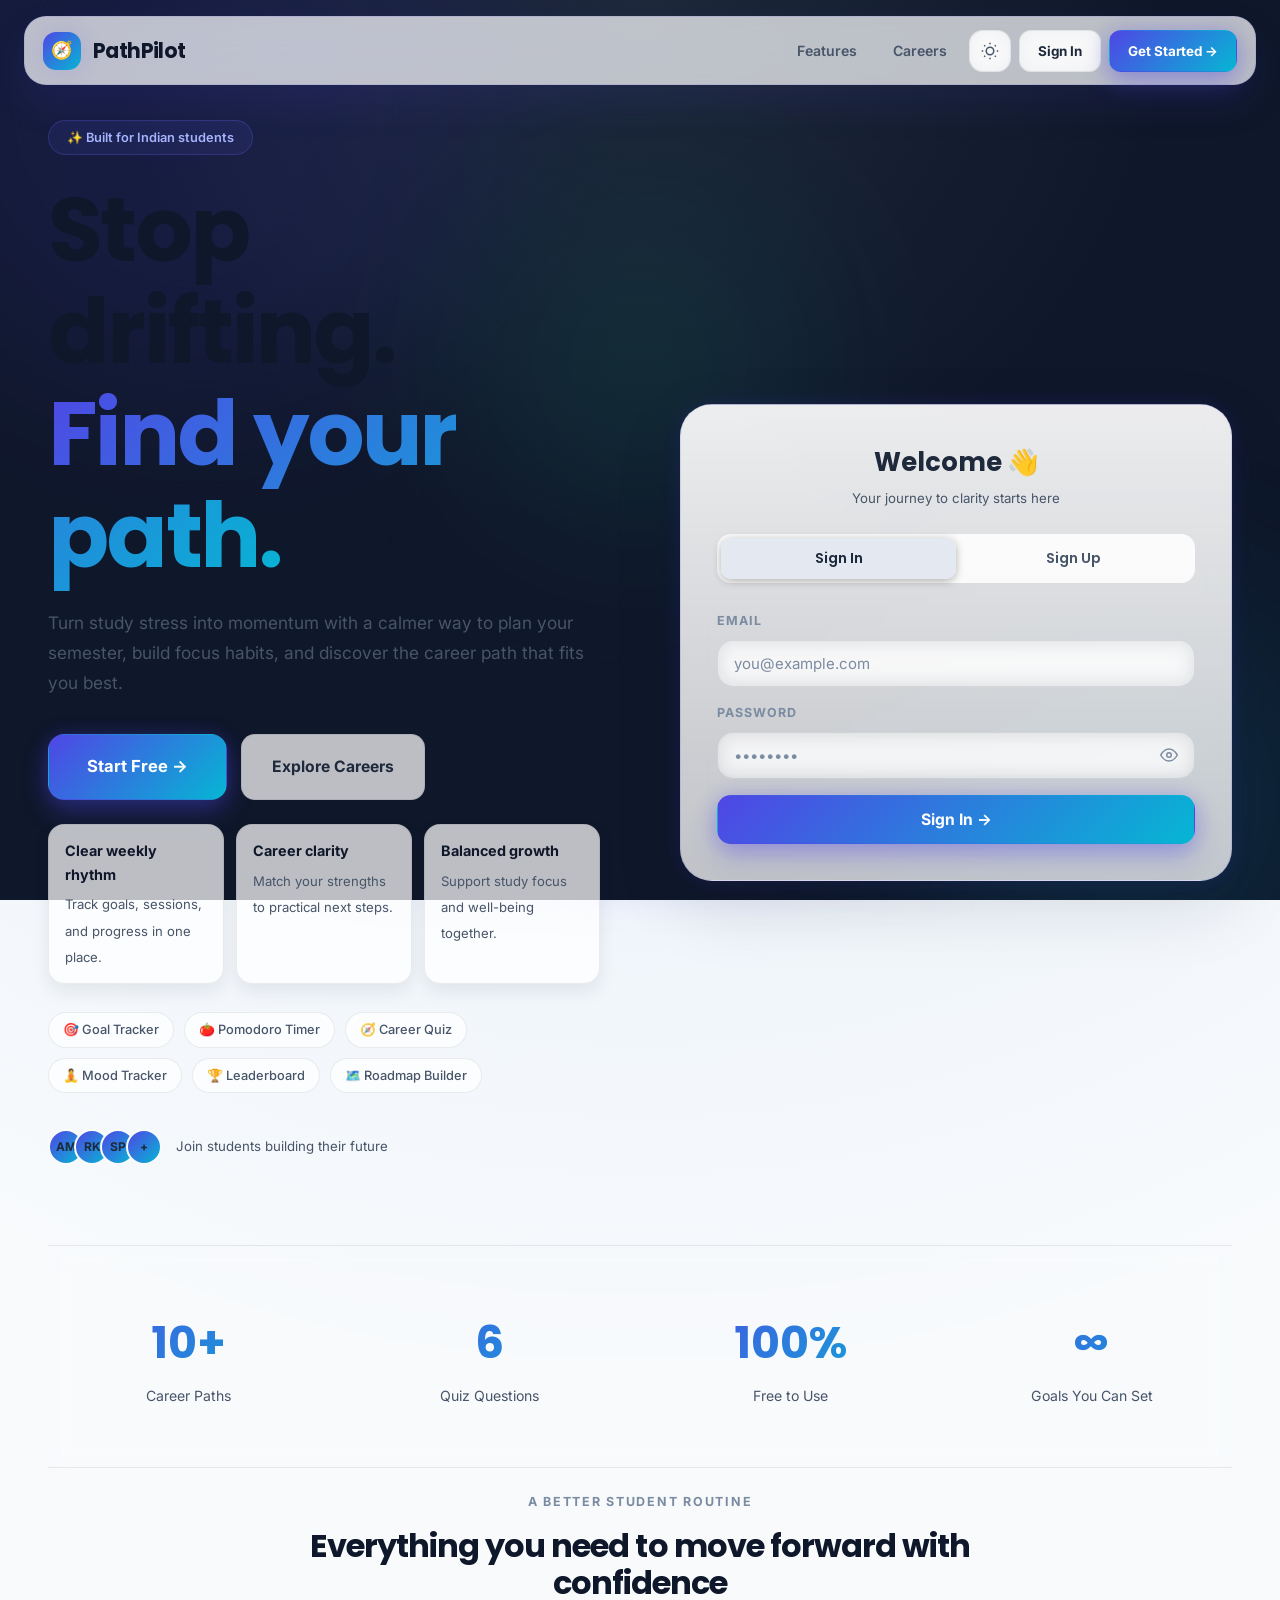
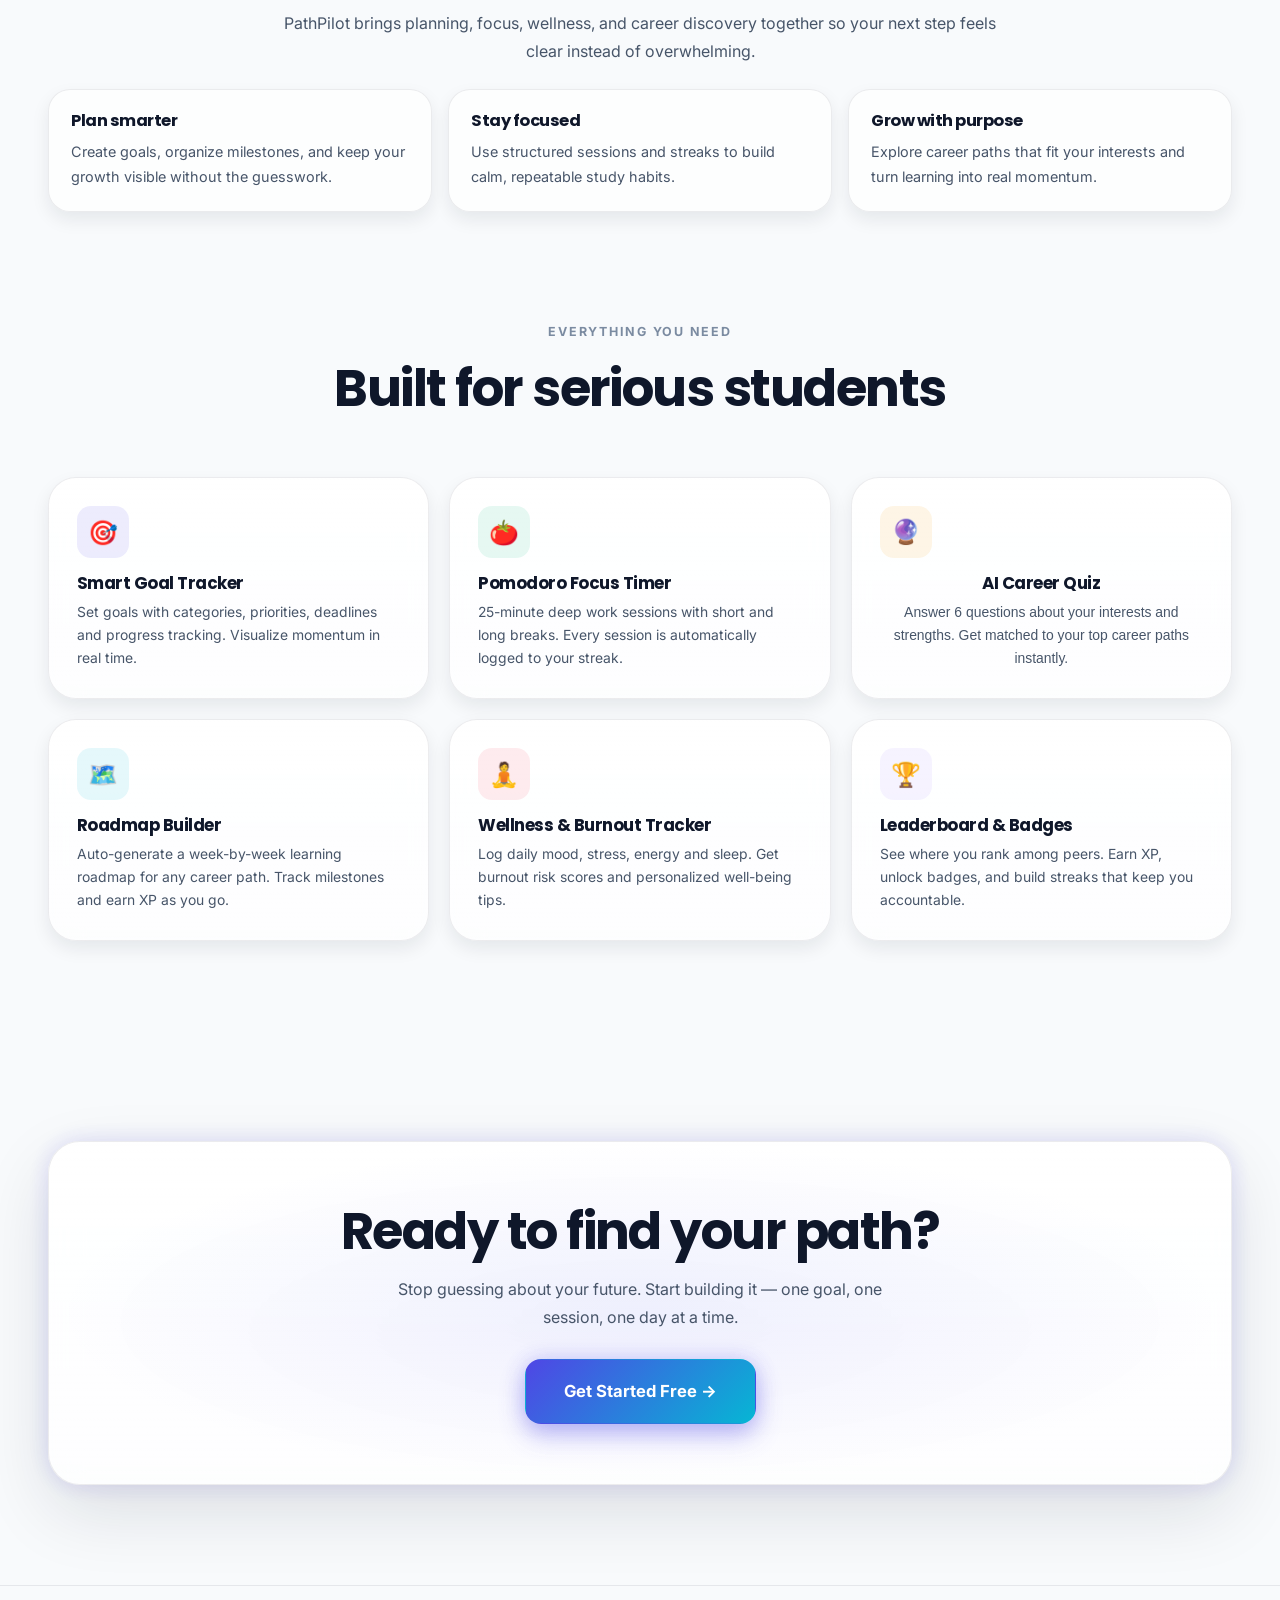
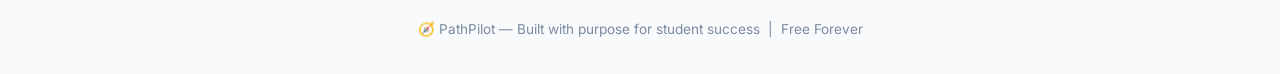
==== commit f5487a8a: "Update career and home pages" ====
--- a/frontend/index.html
+++ b/frontend/index.html
@@ -139,6 +139,64 @@
     .feature-card h4 { margin-bottom: 8px; }
     .feature-card p  { font-size: 0.87rem; line-height: 1.65; }
 
+    .hero-highlights {
+      display: grid;
+      grid-template-columns: repeat(3, minmax(0, 1fr));
+      gap: 12px;
+      margin-top: 24px;
+      animation: fadeUp 0.7s var(--ease-out) 0.4s both;
+    }
+    .hero-highlight {
+      padding: 14px 16px;
+      border-radius: 16px;
+      border: 1px solid var(--border);
+      background: var(--surface);
+      box-shadow: var(--shadow-sm);
+    }
+    .hero-highlight strong {
+      display: block;
+      color: var(--text-1);
+      font-size: 0.9rem;
+      margin-bottom: 4px;
+    }
+    .hero-highlight span {
+      color: var(--text-2);
+      font-size: 0.82rem;
+      line-height: 1.5;
+    }
+
+    .content-showcase {
+      padding: 24px 0 10px;
+    }
+    .section-intro {
+      text-align: center;
+      max-width: 740px;
+      margin: 0 auto 24px;
+    }
+    .section-intro h3 {
+      margin-bottom: 8px;
+      font-size: clamp(1.4rem, 2.6vw, 2rem);
+    }
+    .showcase-grid {
+      display: grid;
+      grid-template-columns: repeat(3, minmax(0, 1fr));
+      gap: 16px;
+    }
+    .showcase-card {
+      background: var(--surface);
+      border: 1px solid var(--border);
+      border-radius: 22px;
+      padding: 22px;
+      box-shadow: var(--shadow-sm);
+    }
+    .showcase-card h4 {
+      margin-bottom: 8px;
+      font-size: 1.02rem;
+    }
+    .showcase-card p {
+      font-size: 0.9rem;
+    }
+
     .stats-strip { padding: 60px 0; border-top: 1px solid var(--border); border-bottom: 1px solid var(--border); }
     .stats-strip-grid { display: grid; grid-template-columns: repeat(4, 1fr); text-align: center; gap: 20px; }
     .strip-stat-num { font-family: var(--font-display); font-size: 2.8rem; font-weight: 700; background: var(--grad-primary); -webkit-background-clip: text; -webkit-text-fill-color: transparent; background-clip: text; }
@@ -161,6 +219,7 @@
       .hero-section { grid-template-columns: 1fr; padding: 100px 0 60px; gap: 40px; }
       .features-grid { grid-template-columns: 1fr; }
       .stats-strip-grid { grid-template-columns: repeat(2,1fr); }
+      .hero-highlights, .showcase-grid { grid-template-columns: 1fr; }
     }
   </style>
   <style>
@@ -244,12 +303,25 @@
             <span class="grad-text">Find your path.</span>
           </h1>
           <p class="hero-subtitle">
-            PathPilot combines goal tracking, career discovery, focus sessions,
-            and wellness — so you can navigate student life with clarity and confidence.
+            Turn study stress into momentum with a calmer way to plan your semester, build focus habits, and discover the career path that fits you best.
           </p>
           <div class="hero-cta">
             <a href="#auth" class="btn btn-primary btn-xl">Start Free →</a>
             <a href="career.html" class="btn btn-ghost btn-lg">Explore Careers</a>
+          </div>
+          <div class="hero-highlights">
+            <div class="hero-highlight">
+              <strong>Clear weekly rhythm</strong>
+              <span>Track goals, sessions, and progress in one place.</span>
+            </div>
+            <div class="hero-highlight">
+              <strong>Career clarity</strong>
+              <span>Match your strengths to practical next steps.</span>
+            </div>
+            <div class="hero-highlight">
+              <strong>Balanced growth</strong>
+              <span>Support study focus and well-being together.</span>
+            </div>
           </div>
           <div class="feature-pills">
             <div class="feature-pill">🎯 Goal Tracker</div>
@@ -332,6 +404,28 @@
         </div>
       </div>
 
+      <section class="content-showcase" aria-label="Why PathPilot stands out">
+        <div class="section-intro">
+          <div class="features-label">A better student routine</div>
+          <h3>Everything you need to move forward with confidence</h3>
+          <p>PathPilot brings planning, focus, wellness, and career discovery together so your next step feels clear instead of overwhelming.</p>
+        </div>
+        <div class="showcase-grid">
+          <article class="showcase-card">
+            <h4>Plan smarter</h4>
+            <p>Create goals, organize milestones, and keep your growth visible without the guesswork.</p>
+          </article>
+          <article class="showcase-card">
+            <h4>Stay focused</h4>
+            <p>Use structured sessions and streaks to build calm, repeatable study habits.</p>
+          </article>
+          <article class="showcase-card">
+            <h4>Grow with purpose</h4>
+            <p>Explore career paths that fit your interests and turn learning into real momentum.</p>
+          </article>
+        </div>
+      </section>
+
       <section class="features-section" id="features">
         <div class="features-label">Everything You Need</div>
         <h2 class="features-heading">Built for serious students</h2>
--- a/frontend/css/main.css
+++ b/frontend/css/main.css
@@ -111,6 +111,11 @@
   position: relative;
   -webkit-font-smoothing: antialiased;
   transition: background 0.4s var(--ease-in-out), color 0.3s var(--ease-in-out);
+}
+
+:focus-visible {
+  outline: 3px solid rgba(79, 70, 229, 0.45);
+  outline-offset: 3px;
 }
 
 body::before,
@@ -659,6 +664,45 @@
 .empty-title { font-family: var(--font-display); font-size: 1.12rem; font-weight: 700; margin-bottom: 8px; color: var(--text-1); }
 .empty-sub { font-size: 0.9rem; color: var(--text-2); }
 
+.loading-state {
+  display: flex;
+  flex-direction: column;
+  align-items: center;
+  gap: 12px;
+  padding: 20px;
+  color: var(--text-2);
+}
+
+.loading-spinner {
+  width: 28px;
+  height: 28px;
+  border-radius: 50%;
+  border: 3px solid rgba(148, 163, 184, 0.2);
+  border-top-color: var(--indigo);
+  animation: spin 0.9s linear infinite;
+}
+
+.loading-label {
+  font-size: 0.88rem;
+  color: var(--text-2);
+}
+
+.sr-only {
+  position: absolute;
+  width: 1px;
+  height: 1px;
+  padding: 0;
+  margin: -1px;
+  overflow: hidden;
+  clip: rect(0, 0, 0, 0);
+  white-space: nowrap;
+  border: 0;
+}
+
+@keyframes spin {
+  to { transform: rotate(360deg); }
+}
+
 ::-webkit-scrollbar { width: 6px; height: 6px; }
 ::-webkit-scrollbar-track { background: transparent; }
 ::-webkit-scrollbar-thumb { background: rgba(148, 163, 184, 0.34); border-radius: 99px; }
@@ -738,3 +782,14 @@
   .btn-xl { padding: 16px 28px; font-size: 1rem; }
   .grid-2 { grid-template-columns: 1fr; }
 }
+
+@media (prefers-reduced-motion: reduce) {
+  *,
+  *::before,
+  *::after {
+    animation-duration: 0.01ms !important;
+    animation-iteration-count: 1 !important;
+    transition-duration: 0.01ms !important;
+    scroll-behavior: auto !important;
+  }
+}
